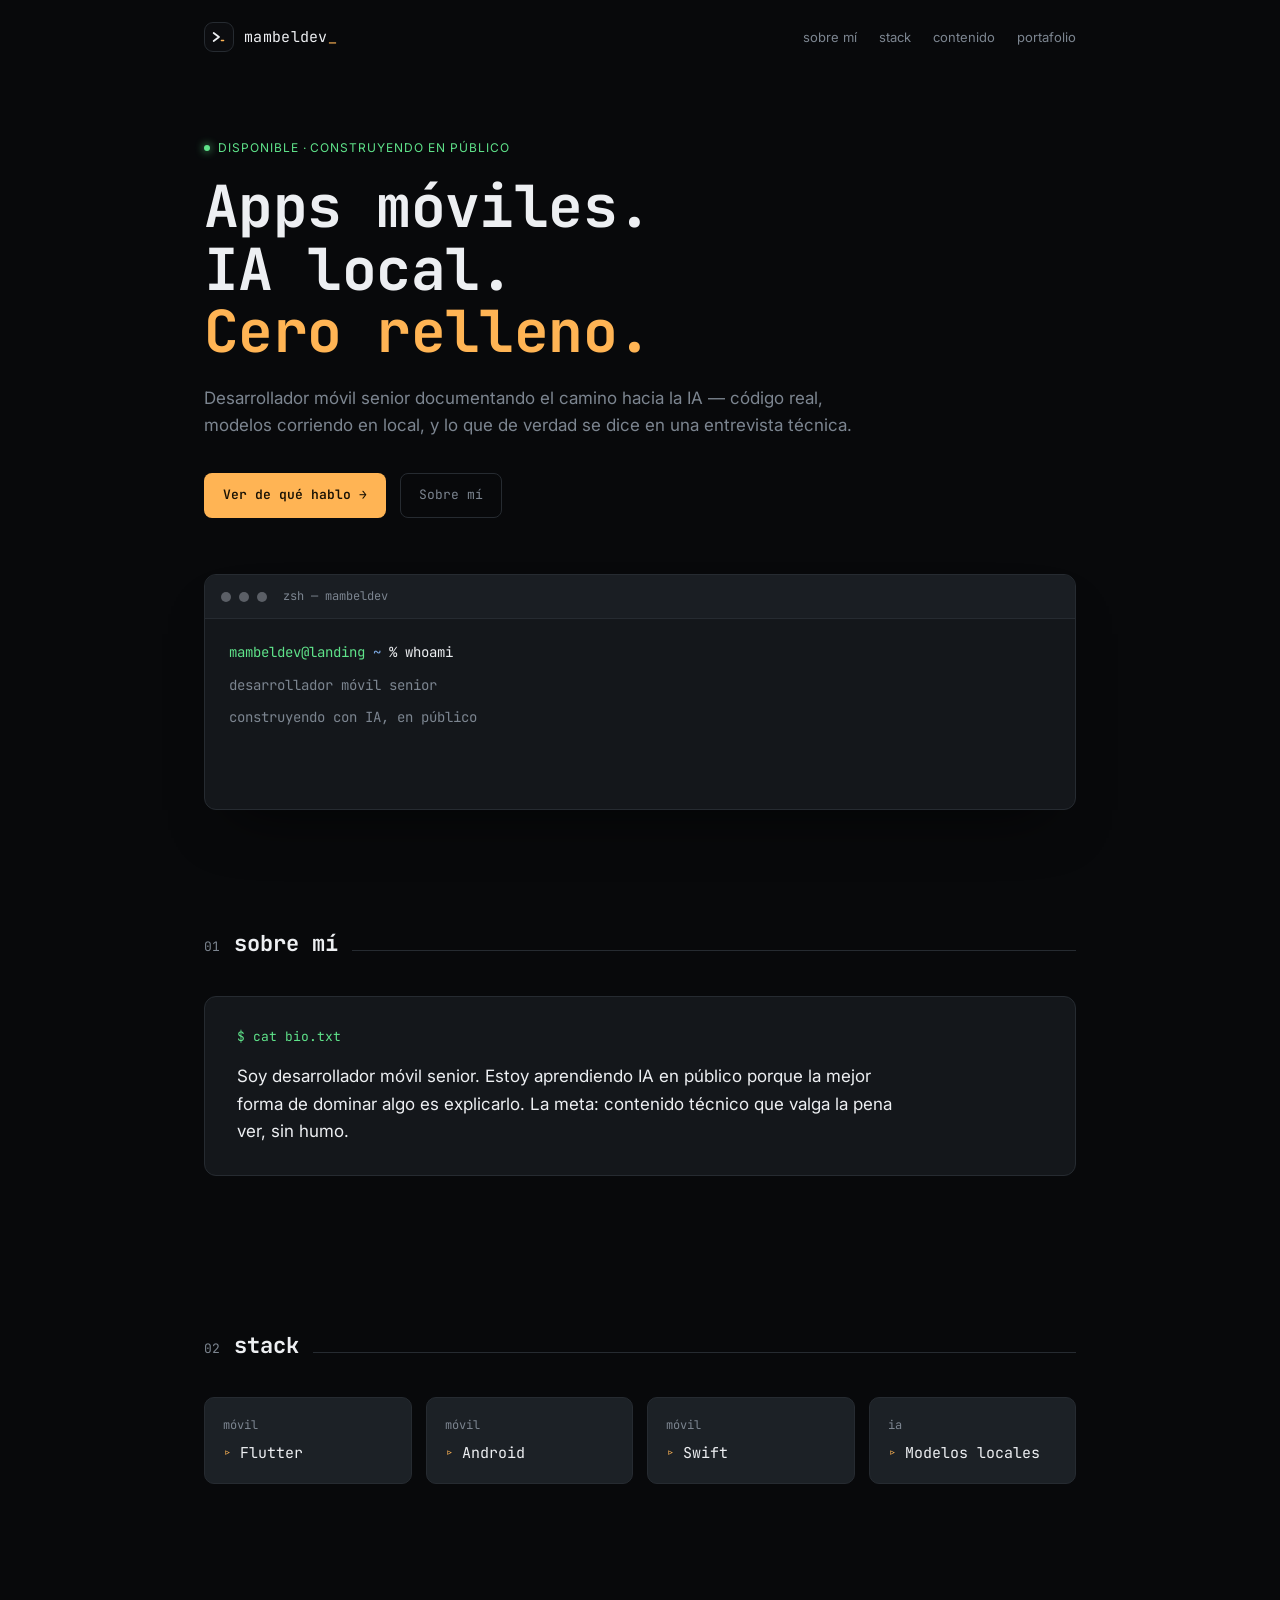
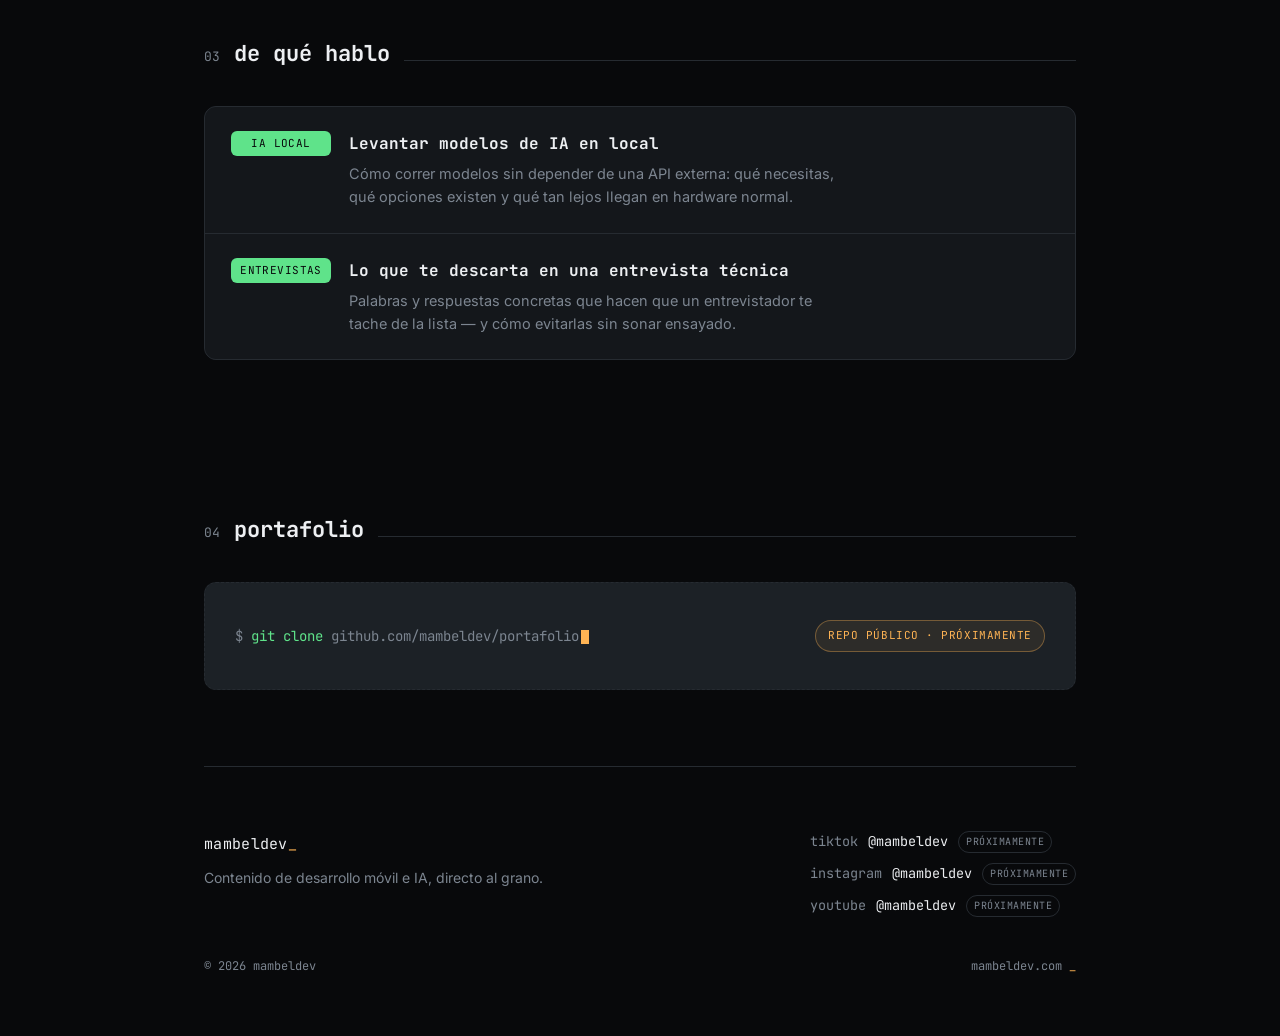
==== index.html @ b90afcee "initial commit page and cname" ====
<!DOCTYPE html>
<html lang="es">
<head>
<meta charset="UTF-8">
<meta name="viewport" content="width=device-width, initial-scale=1.0">
<title>mambeldev — dev móvil e IA</title>
<meta name="description" content="mambeldev: desarrollo móvil (Flutter, Android, Swift) e IA local. Contenido técnico sin relleno.">
<style>
  :root{
    --bg:#08090B;
    --panel:#14171B;
    --panel-alt:#1A1E23;
    --border:#262B31;
    --text:#EDEFF2;
    --text-muted:#7C8590;
    --code-bg:#1C2126;
    --green:#5FE38A;
    --amber:#FFB454;
  }

  *,*::before,*::after{box-sizing:border-box}
  html{background:var(--bg)}
  body{
    margin:0;
    background:var(--bg);
    color:var(--text);
    font-family:"Inter",system-ui,-apple-system,"Segoe UI",sans-serif;
    -webkit-font-smoothing:antialiased;
    line-height:1.6;
  }

  .mono{font-family:"JetBrains Mono","SFMono-Regular",Consolas,monospace}

  ::selection{background:var(--amber);color:var(--bg)}

  a{color:inherit}

  /* ---------- layout shell ---------- */
  .wrap{
    max-width:920px;
    margin:0 auto;
    padding:0 24px;
  }

  .bg-grid{
    position:fixed;
    inset:0;
    z-index:-1;
    background-image:
      linear-gradient(var(--border) 1px, transparent 1px),
      linear-gradient(90deg, var(--border) 1px, transparent 1px);
    background-size:64px 64px;
    opacity:.18;
    mask-image:radial-gradient(ellipse 70% 55% at 50% 0%, black 0%, transparent 75%);
  }

  /* ---------- top bar ---------- */
  .topbar{
    display:flex;
    align-items:center;
    justify-content:space-between;
    padding:22px 0;
  }
  .brand{
    display:flex;
    align-items:center;
    gap:10px;
    text-decoration:none;
  }
  .brand-mark{
    width:30px;height:30px;border-radius:9px;
    background:#0C0D10;
    border:1px solid var(--border);
    display:flex;align-items:center;justify-content:center;
    position:relative;
  }
  .brand-mark svg{width:16px;height:16px}
  .brand-name{
    font-size:15px;
    letter-spacing:.02em;
    color:var(--text);
  }
  .brand-name .u{color:var(--amber)}
  .topbar nav{
    display:flex;
    gap:22px;
    font-size:13px;
    color:var(--text-muted);
  }
  .topbar nav a{text-decoration:none;transition:color .15s ease}
  .topbar nav a:hover{color:var(--text)}

  /* ---------- hero ---------- */
  .hero{
    padding:64px 0 40px;
  }
  .eyebrow{
    font-size:12px;
    color:var(--green);
    letter-spacing:.08em;
    text-transform:uppercase;
    margin:0 0 18px;
    display:flex;
    align-items:center;
    gap:8px;
  }
  .eyebrow::before{
    content:"";
    width:6px;height:6px;border-radius:50%;
    background:var(--green);
    box-shadow:0 0 8px var(--green);
  }

  h1{
    font-family:"JetBrains Mono",monospace;
    font-weight:700;
    font-size:clamp(34px,6vw,58px);
    line-height:1.08;
    letter-spacing:-.01em;
    margin:0 0 22px;
    text-wrap:balance;
    color:var(--text);
  }
  h1 .accent{color:var(--amber)}

  .hero-sub{
    font-size:17px;
    color:var(--text-muted);
    max-width:60ch;
    margin:0 0 34px;
  }

  .hero-actions{
    display:flex;
    gap:14px;
    flex-wrap:wrap;
    margin-bottom:56px;
  }
  .btn{
    font-family:"JetBrains Mono",monospace;
    font-size:13px;
    padding:11px 18px;
    border-radius:8px;
    text-decoration:none;
    display:inline-flex;
    align-items:center;
    gap:8px;
    border:1px solid transparent;
    transition:transform .12s ease, border-color .15s ease, background .15s ease;
  }
  .btn:hover{transform:translateY(-1px)}
  .btn-primary{
    background:var(--amber);
    color:#1A1204;
    font-weight:600;
  }
  .btn-primary:hover{background:#ffc274}
  .btn-ghost{
    background:transparent;
    border-color:var(--border);
    color:var(--text-muted);
  }
  .btn-ghost:hover{border-color:var(--text-muted);color:var(--text)}

  /* ---------- terminal window ---------- */
  .terminal{
    background:var(--panel);
    border:1px solid var(--border);
    border-radius:12px;
    overflow:hidden;
    box-shadow:0 30px 60px -30px rgba(0,0,0,.7);
  }
  .terminal-bar{
    display:flex;
    align-items:center;
    gap:8px;
    padding:12px 16px;
    background:var(--panel-alt);
    border-bottom:1px solid var(--border);
  }
  .dot{width:10px;height:10px;border-radius:50%}
  .dot.r{background:#5B5F66}
  .dot.y{background:#5B5F66}
  .dot.g{background:#5B5F66}
  .terminal-title{
    margin-left:8px;
    font-family:"JetBrains Mono",monospace;
    font-size:12px;
    color:var(--text-muted);
  }
  .terminal-body{
    padding:22px 24px 28px;
    font-family:"JetBrains Mono",monospace;
    font-size:14px;
    color:var(--text);
    min-height:190px;
  }
  .line{margin:0 0 10px; white-space:pre-wrap; word-break:break-word}
  .prompt{color:var(--green)}
  .path{color:#7CA9E3}
  .out{color:var(--text-muted)}
  .cursor{
    display:inline-block;
    width:8px;height:16px;
    background:var(--amber);
    margin-left:2px;
    vertical-align:-3px;
    animation:blink 1s steps(1) infinite;
  }
  @media (prefers-reduced-motion:reduce){
    .cursor{animation:none}
  }
  @keyframes blink{50%{opacity:0}}

  /* ---------- section shell ---------- */
  section{padding:76px 0}
  .section-head{
    display:flex;
    align-items:baseline;
    gap:14px;
    margin-bottom:34px;
  }
  .section-num{
    font-family:"JetBrains Mono",monospace;
    font-size:13px;
    color:var(--text-muted);
  }
  h2{
    font-family:"JetBrains Mono",monospace;
    font-size:22px;
    margin:0;
    color:var(--text);
  }
  .rule{
    flex:1;
    height:1px;
    background:var(--border);
  }

  /* ---------- about ---------- */
  .about-card{
    background:var(--panel);
    border:1px solid var(--border);
    border-radius:12px;
    padding:30px 32px;
  }
  .about-card .cmd{
    font-family:"JetBrains Mono",monospace;
    font-size:13px;
    color:var(--green);
    margin:0 0 16px;
  }
  .about-card p{
    font-size:17px;
    color:var(--text);
    max-width:62ch;
    margin:0;
  }

  /* ---------- stack ---------- */
  .stack-grid{
    display:grid;
    grid-template-columns:repeat(auto-fit,minmax(200px,1fr));
    gap:14px;
  }
  .stack-item{
    background:var(--code-bg);
    border:1px solid var(--border);
    border-radius:10px;
    padding:18px;
    display:flex;
    flex-direction:column;
    gap:6px;
  }
  .stack-item .k{
    font-family:"JetBrains Mono",monospace;
    font-size:12px;
    color:var(--text-muted);
  }
  .stack-item .v{
    font-family:"JetBrains Mono",monospace;
    font-size:15px;
    color:var(--text);
    display:flex;
    align-items:center;
    gap:8px;
  }
  .stack-item .v::before{
    content:"▹";
    color:var(--amber);
  }

  /* ---------- content pillars ---------- */
  .pillars{
    display:flex;
    flex-direction:column;
    gap:1px;
    background:var(--border);
    border:1px solid var(--border);
    border-radius:12px;
    overflow:hidden;
  }
  .pillar{
    background:var(--panel);
    padding:24px 26px;
    display:grid;
    grid-template-columns:100px 1fr;
    gap:18px;
    align-items:start;
  }
  .pillar .tag{
    font-family:"JetBrains Mono",monospace;
    font-size:11px;
    color:var(--bg);
    background:var(--green);
    border-radius:6px;
    padding:4px 8px;
    height:fit-content;
    text-align:center;
    text-transform:uppercase;
    letter-spacing:.04em;
  }
  .pillar h3{
    margin:0 0 6px;
    font-size:16px;
    font-family:"JetBrains Mono",monospace;
    color:var(--text);
  }
  .pillar p{
    margin:0;
    color:var(--text-muted);
    font-size:14.5px;
    max-width:56ch;
  }

  /* ---------- portfolio ---------- */
  .repo-card{
    background:var(--code-bg);
    border:1px dashed var(--border);
    border-radius:12px;
    padding:28px 30px;
    display:flex;
    justify-content:space-between;
    align-items:center;
    gap:20px;
    flex-wrap:wrap;
  }
  .repo-card .cmd{
    font-family:"JetBrains Mono",monospace;
    font-size:14px;
    color:var(--text-muted);
  }
  .repo-card .cmd .g{color:var(--green)}
  .status-chip{
    font-family:"JetBrains Mono",monospace;
    font-size:11px;
    letter-spacing:.05em;
    text-transform:uppercase;
    color:var(--amber);
    border:1px solid rgba(255,180,84,.35);
    background:rgba(255,180,84,.08);
    padding:6px 12px;
    border-radius:999px;
    white-space:nowrap;
  }

  /* ---------- socials / footer ---------- */
  footer{
    padding:64px 0 60px;
    border-top:1px solid var(--border);
  }
  .footer-top{
    display:flex;
    justify-content:space-between;
    align-items:flex-start;
    gap:32px;
    flex-wrap:wrap;
    margin-bottom:40px;
  }
  .footer-brand p{
    color:var(--text-muted);
    font-size:14px;
    max-width:38ch;
    margin:10px 0 0;
  }
  .social-list{
    display:flex;
    flex-direction:column;
    gap:10px;
  }
  .social-row{
    display:flex;
    align-items:center;
    gap:10px;
    font-family:"JetBrains Mono",monospace;
    font-size:13.5px;
    color:var(--text-muted);
  }
  .social-row .handle{color:var(--text)}
  .soon{
    font-size:10px;
    letter-spacing:.05em;
    text-transform:uppercase;
    color:var(--text-muted);
    border:1px solid var(--border);
    padding:2px 7px;
    border-radius:999px;
  }
  .footer-bottom{
    font-family:"JetBrains Mono",monospace;
    font-size:12px;
    color:var(--text-muted);
    display:flex;
    justify-content:space-between;
    flex-wrap:wrap;
    gap:10px;
  }
  .footer-bottom .amber{color:var(--amber)}

  @media (max-width:640px){
    .pillar{grid-template-columns:1fr}
    .repo-card{flex-direction:column;align-items:flex-start}
  }
</style>
<link rel="preconnect" href="https://fonts.googleapis.com">
<link rel="preconnect" href="https://fonts.gstatic.com" crossorigin>
<link rel="stylesheet" href="https://fonts.googleapis.com/css2?family=JetBrains+Mono:wght@400;500;600;700&family=Inter:wght@400;500;600&display=swap">
</head>
<body>

<div class="bg-grid"></div>

<div class="wrap">

  <header class="topbar">
    <a class="brand" href="#top">
      <span class="brand-mark">
        <svg viewBox="0 0 24 24" fill="none"><path d="M4 6l8 6-8 6" stroke="#EDEFF2" stroke-width="2.6" stroke-linecap="round" stroke-linejoin="round"/><rect x="14.5" y="16.2" width="5.5" height="2.2" rx="1.1" fill="#FFB454"/></svg>
      </span>
      <span class="brand-name mono">mambeldev<span class="u">_</span></span>
    </a>
    <nav>
      <a href="#sobre-mi">sobre mí</a>
      <a href="#stack">stack</a>
      <a href="#contenido">contenido</a>
      <a href="#portafolio">portafolio</a>
    </nav>
  </header>

  <section class="hero" id="top">
    <p class="eyebrow">disponible · construyendo en público</p>
    <h1>Apps móviles.<br>IA local.<br><span class="accent">Cero relleno.</span></h1>
    <p class="hero-sub">Desarrollador móvil senior documentando el camino hacia la IA — código real, modelos corriendo en local, y lo que de verdad se dice en una entrevista técnica.</p>
    <div class="hero-actions">
      <a class="btn btn-primary" href="#contenido">Ver de qué hablo →</a>
      <a class="btn btn-ghost" href="#sobre-mi">Sobre mí</a>
    </div>

    <div class="terminal">
      <div class="terminal-bar">
        <span class="dot r"></span><span class="dot y"></span><span class="dot g"></span>
        <span class="terminal-title">zsh — mambeldev</span>
      </div>
      <div class="terminal-body" id="term-body" aria-live="polite">
        <p class="line"><span class="prompt">mambeldev@landing</span> <span class="path">~</span> % whoami</p>
      </div>
    </div>
  </section>

  <section id="sobre-mi">
    <div class="section-head">
      <span class="section-num">01</span>
      <h2>sobre mí</h2>
      <div class="rule"></div>
    </div>
    <div class="about-card">
      <p class="cmd">$ cat bio.txt</p>
      <p>Soy desarrollador móvil senior. Estoy aprendiendo IA en público porque la mejor forma de dominar algo es explicarlo. La meta: contenido técnico que valga la pena ver, sin humo.</p>
    </div>
  </section>

  <section id="stack">
    <div class="section-head">
      <span class="section-num">02</span>
      <h2>stack</h2>
      <div class="rule"></div>
    </div>
    <div class="stack-grid">
      <div class="stack-item">
        <span class="k">móvil</span>
        <span class="v">Flutter</span>
      </div>
      <div class="stack-item">
        <span class="k">móvil</span>
        <span class="v">Android</span>
      </div>
      <div class="stack-item">
        <span class="k">móvil</span>
        <span class="v">Swift</span>
      </div>
      <div class="stack-item">
        <span class="k">ia</span>
        <span class="v">Modelos locales</span>
      </div>
    </div>
  </section>

  <section id="contenido">
    <div class="section-head">
      <span class="section-num">03</span>
      <h2>de qué hablo</h2>
      <div class="rule"></div>
    </div>
    <div class="pillars">
      <div class="pillar">
        <span class="tag">IA local</span>
        <div>
          <h3>Levantar modelos de IA en local</h3>
          <p>Cómo correr modelos sin depender de una API externa: qué necesitas, qué opciones existen y qué tan lejos llegan en hardware normal.</p>
        </div>
      </div>
      <div class="pillar">
        <span class="tag">Entrevistas</span>
        <div>
          <h3>Lo que te descarta en una entrevista técnica</h3>
          <p>Palabras y respuestas concretas que hacen que un entrevistador te tache de la lista — y cómo evitarlas sin sonar ensayado.</p>
        </div>
      </div>
    </div>
  </section>

  <section id="portafolio">
    <div class="section-head">
      <span class="section-num">04</span>
      <h2>portafolio</h2>
      <div class="rule"></div>
    </div>
    <div class="repo-card">
      <p class="cmd mono">$ <span class="g">git clone</span> github.com/mambeldev/portafolio<span class="cursor" style="height:14px"></span></p>
      <span class="status-chip">repo público · próximamente</span>
    </div>
  </section>

  <footer>
    <div class="footer-top">
      <div class="footer-brand">
        <span class="brand-name mono">mambeldev<span class="u">_</span></span>
        <p>Contenido de desarrollo móvil e IA, directo al grano.</p>
      </div>
      <div class="social-list">
        <div class="social-row"><span>tiktok</span><span class="handle">@mambeldev</span><span class="soon">próximamente</span></div>
        <div class="social-row"><span>instagram</span><span class="handle">@mambeldev</span><span class="soon">próximamente</span></div>
        <div class="social-row"><span>youtube</span><span class="handle">@mambeldev</span><span class="soon">próximamente</span></div>
      </div>
    </div>
    <div class="footer-bottom mono">
      <span>© 2026 mambeldev</span>
      <span>mambeldev.com <span class="amber">_</span></span>
    </div>
  </footer>

</div>

<script>
(function(){
  var reduce = window.matchMedia && window.matchMedia('(prefers-reduced-motion: reduce)').matches;
  var body = document.getElementById('term-body');
  var lines = [
    { p: true, text: 'desarrollador móvil senior' },
    { p: false, text: 'construyendo con IA, en público' },
    { cmd: true, text: 'cat stack.txt' },
    { p: false, text: 'flutter · android · swift · ia local' },
    { cmd: true, text: 'echo $STATUS' },
    { p: false, text: 'preparando el primer contenido…', accent:true }
  ];

  if(reduce){
    render();
    return;
  }

  var i = 0;
  function next(){
    if(i >= lines.length){
      var c = document.createElement('span');
      c.className='cursor';
      body.appendChild(c);
      return;
    }
    var item = lines[i];
    var p = document.createElement('p');
    p.className = 'line';
    if(item.cmd){
      p.innerHTML = '<span class="prompt">mambeldev@landing</span> <span class="path">~</span> % ' + item.text;
    } else {
      p.innerHTML = (item.accent ? '<span style="color:var(--amber)">' : '<span class="out">') + item.text + '</span>';
    }
    body.appendChild(p);
    i++;
    setTimeout(next, item.cmd ? 420 : 620);
  }
  setTimeout(next, 500);

  function render(){
    lines.forEach(function(item){
      var p = document.createElement('p');
      p.className = 'line';
      if(item.cmd){
        p.innerHTML = '<span class="prompt">mambeldev@landing</span> <span class="path">~</span> % ' + item.text;
      } else {
        p.innerHTML = (item.accent ? '<span style="color:var(--amber)">' : '<span class="out">') + item.text + '</span>';
      }
      body.appendChild(p);
    });
  }
})();
</script>
</body>
</html>
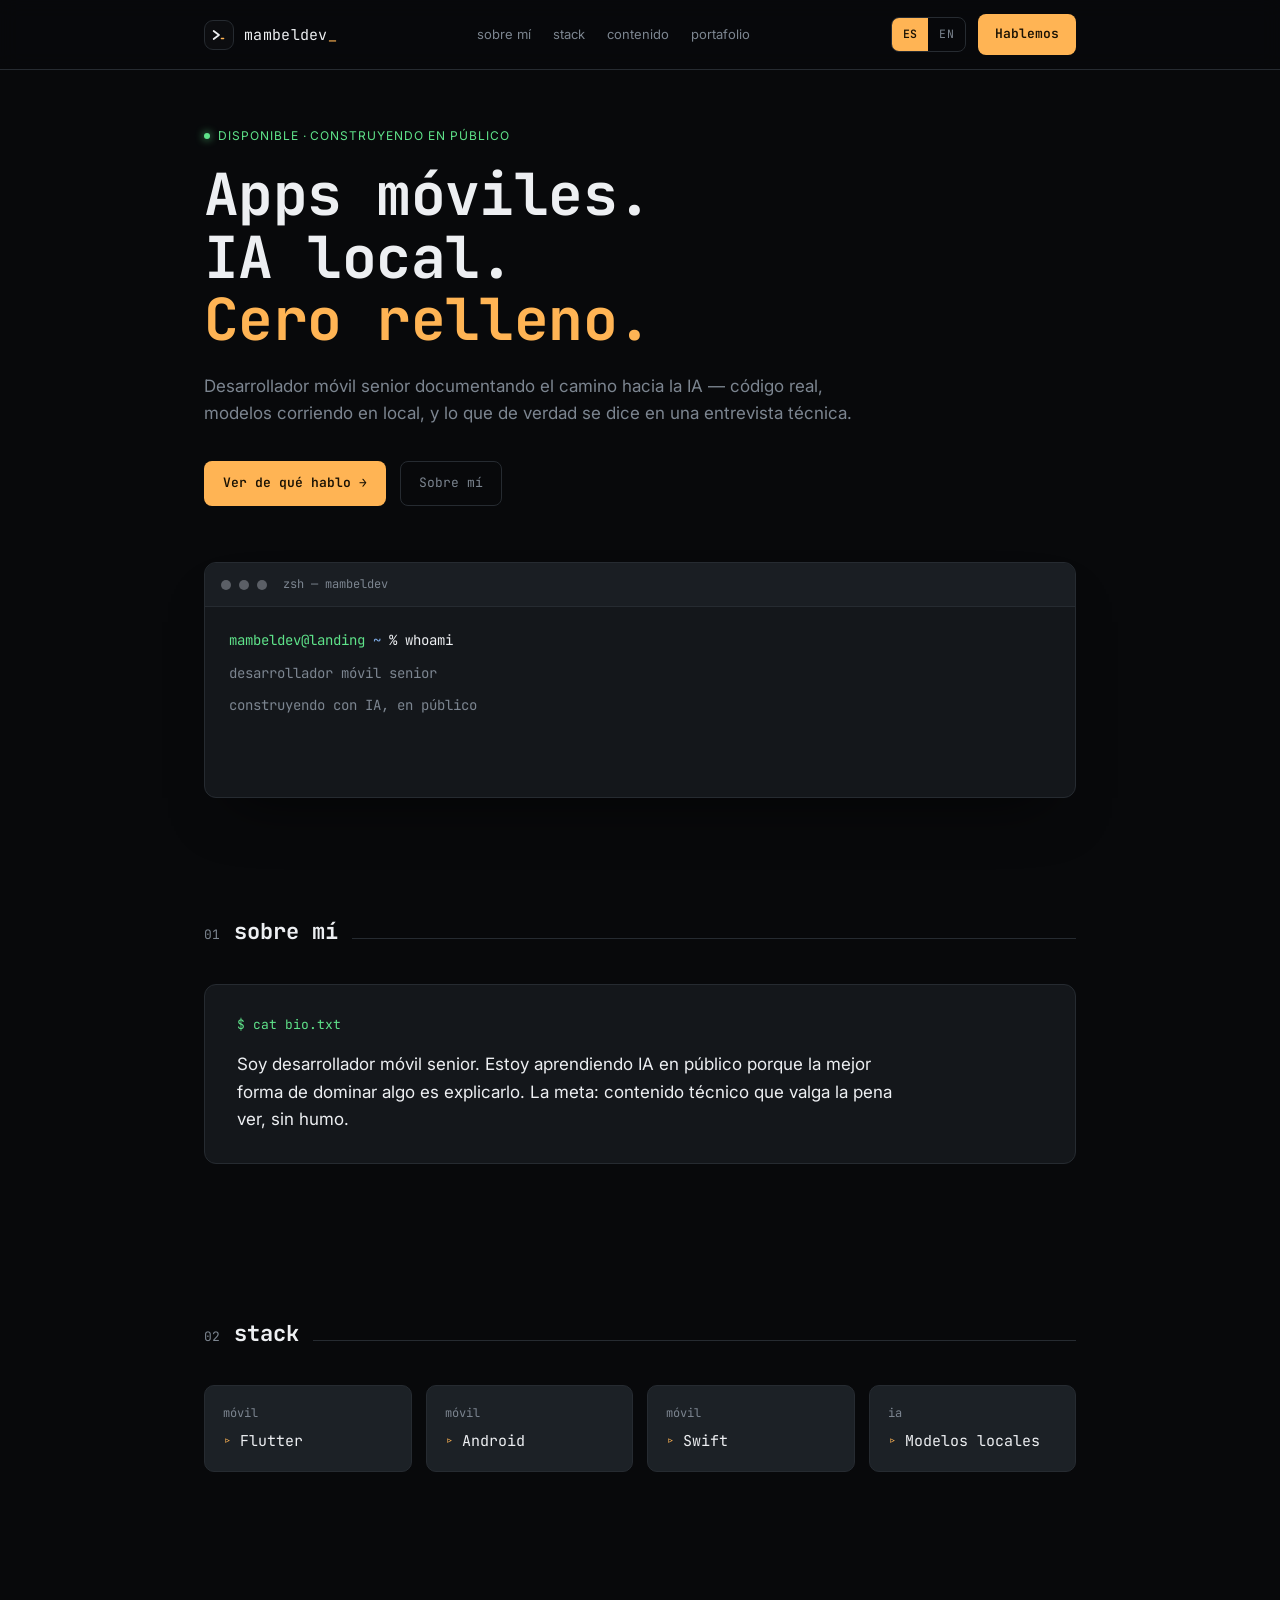
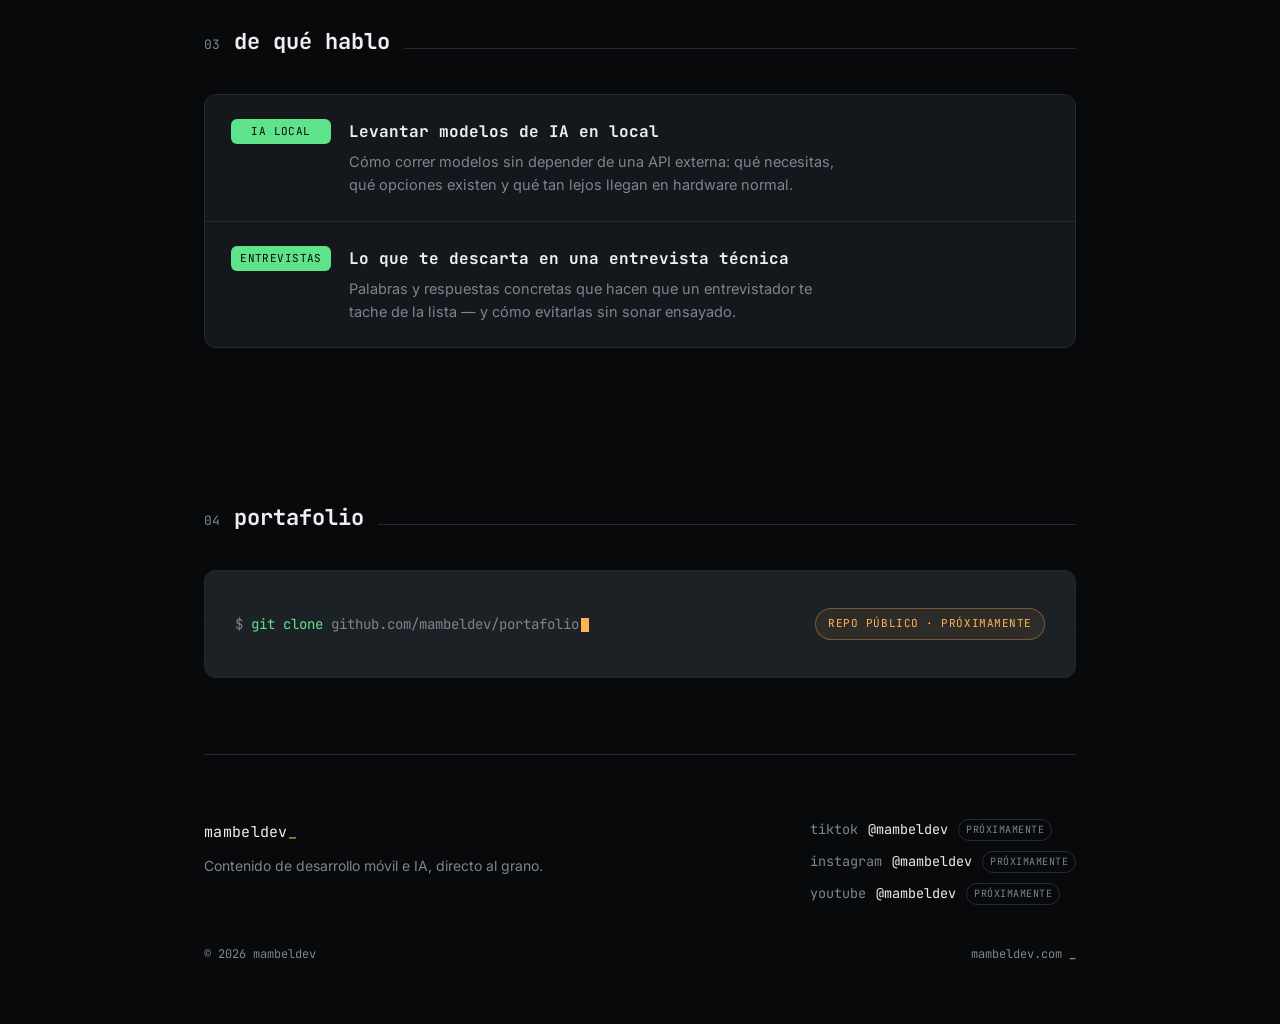
==== commit 94fe8a1a: "[UPDATE] headbard, languages and contact form" ====
--- a/index.html
+++ b/index.html
@@ -16,10 +16,11 @@
     --code-bg:#1C2126;
     --green:#5FE38A;
     --amber:#FFB454;
+    --header-h:70px;
   }
 
   *,*::before,*::after{box-sizing:border-box}
-  html{background:var(--bg)}
+  html{background:var(--bg);scroll-behavior:smooth}
   body{
     margin:0;
     background:var(--bg);
@@ -27,6 +28,7 @@
     font-family:"Inter",system-ui,-apple-system,"Segoe UI",sans-serif;
     -webkit-font-smoothing:antialiased;
     line-height:1.6;
+    padding-top:var(--header-h);
   }
 
   .mono{font-family:"JetBrains Mono","SFMono-Regular",Consolas,monospace}
@@ -34,6 +36,7 @@
   ::selection{background:var(--amber);color:var(--bg)}
 
   a{color:inherit}
+  button{font:inherit}
 
   /* ---------- layout shell ---------- */
   .wrap{
@@ -54,18 +57,33 @@
     mask-image:radial-gradient(ellipse 70% 55% at 50% 0%, black 0%, transparent 75%);
   }
 
-  /* ---------- top bar ---------- */
-  .topbar{
+  /* ---------- fixed header ---------- */
+  .site-header{
+    position:fixed;
+    top:0; left:0; right:0;
+    z-index:100;
+    height:var(--header-h);
+    background:rgba(8,9,11,.82);
+    backdrop-filter:blur(10px);
+    -webkit-backdrop-filter:blur(10px);
+    border-bottom:1px solid var(--border);
+  }
+  .header-inner{
+    height:100%;
+    max-width:920px;
+    margin:0 auto;
+    padding:0 24px;
     display:flex;
     align-items:center;
     justify-content:space-between;
-    padding:22px 0;
+    gap:18px;
   }
   .brand{
     display:flex;
     align-items:center;
     gap:10px;
     text-decoration:none;
+    flex-shrink:0;
   }
   .brand-mark{
     width:30px;height:30px;border-radius:9px;
@@ -81,18 +99,52 @@
     color:var(--text);
   }
   .brand-name .u{color:var(--amber)}
-  .topbar nav{
+
+  .site-nav{
     display:flex;
     gap:22px;
     font-size:13px;
     color:var(--text-muted);
-  }
-  .topbar nav a{text-decoration:none;transition:color .15s ease}
-  .topbar nav a:hover{color:var(--text)}
+    flex:1;
+    justify-content:center;
+  }
+  .site-nav a{text-decoration:none;transition:color .15s ease;white-space:nowrap}
+  .site-nav a:hover{color:var(--text)}
+
+  .header-actions{
+    display:flex;
+    align-items:center;
+    gap:12px;
+    flex-shrink:0;
+  }
+
+  .lang-toggle{
+    display:flex;
+    border:1px solid var(--border);
+    border-radius:8px;
+    overflow:hidden;
+  }
+  .lang-btn{
+    font-family:"JetBrains Mono",monospace;
+    font-size:11.5px;
+    letter-spacing:.03em;
+    background:transparent;
+    border:none;
+    color:var(--text-muted);
+    padding:7px 11px;
+    cursor:pointer;
+    transition:background .15s ease,color .15s ease;
+  }
+  .lang-btn.active{background:var(--amber);color:#1A1204;font-weight:600}
+  .lang-btn:not(.active):hover{color:var(--text)}
+
+  @media (max-width:760px){
+    .site-nav{display:none}
+  }
 
   /* ---------- hero ---------- */
   .hero{
-    padding:64px 0 40px;
+    padding:56px 0 40px;
   }
   .eyebrow{
     font-size:12px;
@@ -146,6 +198,7 @@
     align-items:center;
     gap:8px;
     border:1px solid transparent;
+    cursor:pointer;
     transition:transform .12s ease, border-color .15s ease, background .15s ease;
   }
   .btn:hover{transform:translateY(-1px)}
@@ -161,6 +214,7 @@
     color:var(--text-muted);
   }
   .btn-ghost:hover{border-color:var(--text-muted);color:var(--text)}
+  .btn-talk{padding:9px 16px}
 
   /* ---------- terminal window ---------- */
   .terminal{
@@ -178,10 +232,7 @@
     background:var(--panel-alt);
     border-bottom:1px solid var(--border);
   }
-  .dot{width:10px;height:10px;border-radius:50%}
-  .dot.r{background:#5B5F66}
-  .dot.y{background:#5B5F66}
-  .dot.g{background:#5B5F66}
+  .dot{width:10px;height:10px;border-radius:50%;background:#5B5F66}
   .terminal-title{
     margin-left:8px;
     font-family:"JetBrains Mono",monospace;
@@ -213,7 +264,7 @@
   @keyframes blink{50%{opacity:0}}
 
   /* ---------- section shell ---------- */
-  section{padding:76px 0}
+  section{padding:76px 0;scroll-margin-top:calc(var(--header-h) + 16px)}
   .section-head{
     display:flex;
     align-items:baseline;
@@ -405,6 +456,7 @@
     border:1px solid var(--border);
     padding:2px 7px;
     border-radius:999px;
+    white-space:nowrap;
   }
   .footer-bottom{
     font-family:"JetBrains Mono",monospace;
@@ -420,6 +472,99 @@
   @media (max-width:640px){
     .pillar{grid-template-columns:1fr}
     .repo-card{flex-direction:column;align-items:flex-start}
+  }
+
+  /* ---------- contact modal ---------- */
+  .modal-overlay{
+    position:fixed;
+    inset:0;
+    z-index:200;
+    background:rgba(4,5,6,.72);
+    backdrop-filter:blur(3px);
+    display:flex;
+    align-items:center;
+    justify-content:center;
+    padding:24px;
+  }
+  .modal-overlay[hidden]{display:none}
+  .modal-card{
+    width:100%;
+    max-width:480px;
+    background:var(--panel);
+    border:1px solid var(--border);
+    border-radius:14px;
+    padding:28px;
+    box-shadow:0 40px 80px -20px rgba(0,0,0,.6);
+  }
+  .modal-head{
+    display:flex;
+    align-items:flex-start;
+    justify-content:space-between;
+    gap:16px;
+    margin-bottom:6px;
+  }
+  .modal-head h3{
+    font-family:"JetBrains Mono",monospace;
+    font-size:19px;
+    margin:0;
+    color:var(--text);
+  }
+  .modal-close{
+    background:transparent;
+    border:1px solid var(--border);
+    color:var(--text-muted);
+    width:28px;height:28px;
+    border-radius:7px;
+    cursor:pointer;
+    line-height:1;
+    flex-shrink:0;
+  }
+  .modal-close:hover{color:var(--text);border-color:var(--text-muted)}
+  .modal-sub{
+    color:var(--text-muted);
+    font-size:14px;
+    margin:0 0 22px;
+  }
+  .contact-form{
+    display:flex;
+    flex-direction:column;
+    gap:14px;
+  }
+  .contact-form label{
+    font-family:"JetBrains Mono",monospace;
+    font-size:11.5px;
+    letter-spacing:.04em;
+    text-transform:uppercase;
+    color:var(--text-muted);
+    margin-bottom:6px;
+    display:block;
+  }
+  .contact-form input,
+  .contact-form textarea{
+    width:100%;
+    background:var(--code-bg);
+    border:1px solid var(--border);
+    border-radius:8px;
+    padding:10px 12px;
+    color:var(--text);
+    font-family:"Inter",sans-serif;
+    font-size:14px;
+    resize:vertical;
+  }
+  .contact-form input:focus,
+  .contact-form textarea:focus{
+    outline:none;
+    border-color:var(--amber);
+  }
+  .contact-form .btn{
+    align-self:flex-start;
+    margin-top:4px;
+    border:none;
+  }
+  .modal-note{
+    font-size:12px;
+    color:var(--text-muted);
+    margin:12px 0 0;
   }
 </style>
 <link rel="preconnect" href="https://fonts.googleapis.com">
@@ -430,77 +575,88 @@
 
 <div class="bg-grid"></div>
 
-<div class="wrap">
-
-  <header class="topbar">
+<header class="site-header">
+  <div class="header-inner">
     <a class="brand" href="#top">
       <span class="brand-mark">
         <svg viewBox="0 0 24 24" fill="none"><path d="M4 6l8 6-8 6" stroke="#EDEFF2" stroke-width="2.6" stroke-linecap="round" stroke-linejoin="round"/><rect x="14.5" y="16.2" width="5.5" height="2.2" rx="1.1" fill="#FFB454"/></svg>
       </span>
       <span class="brand-name mono">mambeldev<span class="u">_</span></span>
     </a>
-    <nav>
-      <a href="#sobre-mi">sobre mí</a>
-      <a href="#stack">stack</a>
-      <a href="#contenido">contenido</a>
-      <a href="#portafolio">portafolio</a>
+    <nav class="site-nav">
+      <a href="#sobre-mi" data-i18n="nav.about">sobre mí</a>
+      <a href="#stack" data-i18n="nav.stack">stack</a>
+      <a href="#contenido" data-i18n="nav.content">contenido</a>
+      <a href="#portafolio" data-i18n="nav.portfolio">portafolio</a>
     </nav>
-  </header>
+    <div class="header-actions">
+      <div class="lang-toggle" role="group" aria-label="Language">
+        <button type="button" class="lang-btn active" data-lang="es" aria-pressed="true">ES</button>
+        <button type="button" class="lang-btn" data-lang="en" aria-pressed="false">EN</button>
+      </div>
+      <button type="button" class="btn btn-primary btn-talk" id="openContact" data-i18n="nav.talk">Hablemos</button>
+    </div>
+  </div>
+</header>
+
+<div class="wrap">
 
   <section class="hero" id="top">
-    <p class="eyebrow">disponible · construyendo en público</p>
-    <h1>Apps móviles.<br>IA local.<br><span class="accent">Cero relleno.</span></h1>
-    <p class="hero-sub">Desarrollador móvil senior documentando el camino hacia la IA — código real, modelos corriendo en local, y lo que de verdad se dice en una entrevista técnica.</p>
+    <p class="eyebrow" data-i18n="eyebrow">disponible · construyendo en público</p>
+    <h1>
+      <span data-i18n="h1.line1">Apps móviles.</span><br>
+      <span data-i18n="h1.line2">IA local.</span><br>
+      <span class="accent" data-i18n="h1.line3">Cero relleno.</span>
+    </h1>
+    <p class="hero-sub" data-i18n="heroSub">Desarrollador móvil senior documentando el camino hacia la IA — código real, modelos corriendo en local, y lo que de verdad se dice en una entrevista técnica.</p>
     <div class="hero-actions">
-      <a class="btn btn-primary" href="#contenido">Ver de qué hablo →</a>
-      <a class="btn btn-ghost" href="#sobre-mi">Sobre mí</a>
+      <a class="btn btn-primary" href="#contenido" data-i18n="heroBtnPrimary">Ver de qué hablo →</a>
+      <a class="btn btn-ghost" href="#sobre-mi" data-i18n="heroBtnGhost">Sobre mí</a>
     </div>
 
     <div class="terminal">
       <div class="terminal-bar">
-        <span class="dot r"></span><span class="dot y"></span><span class="dot g"></span>
+        <span class="dot"></span><span class="dot"></span><span class="dot"></span>
         <span class="terminal-title">zsh — mambeldev</span>
       </div>
-      <div class="terminal-body" id="term-body" aria-live="polite">
-        <p class="line"><span class="prompt">mambeldev@landing</span> <span class="path">~</span> % whoami</p>
-      </div>
+      <div class="terminal-body" id="term-body" aria-live="polite"></div>
     </div>
   </section>
 
   <section id="sobre-mi">
     <div class="section-head">
       <span class="section-num">01</span>
-      <h2>sobre mí</h2>
+      <h2 data-i18n="section.about">sobre mí</h2>
       <div class="rule"></div>
     </div>
     <div class="about-card">
       <p class="cmd">$ cat bio.txt</p>
-      <p>Soy desarrollador móvil senior. Estoy aprendiendo IA en público porque la mejor forma de dominar algo es explicarlo. La meta: contenido técnico que valga la pena ver, sin humo.</p>
+      <p data-i18n="aboutBio">Soy desarrollador móvil senior. Estoy aprendiendo IA en público porque la mejor forma de dominar algo es explicarlo. La meta: contenido técnico que valga la pena ver, sin humo.</p>
     </div>
   </section>
 
   <section id="stack">
     <div class="section-head">
       <span class="section-num">02</span>
-      <h2>stack</h2>
+      <h2 data-i18n="section.stack">stack</h2>
       <div class="rule"></div>
     </div>
     <div class="stack-grid">
       <div class="stack-item">
-        <span class="k">móvil</span>
+        <span class="k" data-i18n="stack.mobile">móvil</span>
         <span class="v">Flutter</span>
       </div>
       <div class="stack-item">
-        <span class="k">móvil</span>
+        <span class="k" data-i18n="stack.mobile">móvil</span>
         <span class="v">Android</span>
       </div>
       <div class="stack-item">
-        <span class="k">móvil</span>
+        <span class="k" data-i18n="stack.mobile">móvil</span>
         <span class="v">Swift</span>
       </div>
       <div class="stack-item">
-        <span class="k">ia</span>
-        <span class="v">Modelos locales</span>
+        <span class="k" data-i18n="stack.ai">ia</span>
+        <span class="v" data-i18n="stack.localModels">Modelos locales</span>
       </div>
     </div>
   </section>
@@ -508,22 +664,22 @@
   <section id="contenido">
     <div class="section-head">
       <span class="section-num">03</span>
-      <h2>de qué hablo</h2>
+      <h2 data-i18n="section.content">de qué hablo</h2>
       <div class="rule"></div>
     </div>
     <div class="pillars">
       <div class="pillar">
-        <span class="tag">IA local</span>
+        <span class="tag" data-i18n="pillar1.tag">IA local</span>
         <div>
-          <h3>Levantar modelos de IA en local</h3>
-          <p>Cómo correr modelos sin depender de una API externa: qué necesitas, qué opciones existen y qué tan lejos llegan en hardware normal.</p>
+          <h3 data-i18n="pillar1.title">Levantar modelos de IA en local</h3>
+          <p data-i18n="pillar1.desc">Cómo correr modelos sin depender de una API externa: qué necesitas, qué opciones existen y qué tan lejos llegan en hardware normal.</p>
         </div>
       </div>
       <div class="pillar">
-        <span class="tag">Entrevistas</span>
+        <span class="tag" data-i18n="pillar2.tag">Entrevistas</span>
         <div>
-          <h3>Lo que te descarta en una entrevista técnica</h3>
-          <p>Palabras y respuestas concretas que hacen que un entrevistador te tache de la lista — y cómo evitarlas sin sonar ensayado.</p>
+          <h3 data-i18n="pillar2.title">Lo que te descarta en una entrevista técnica</h3>
+          <p data-i18n="pillar2.desc">Palabras y respuestas concretas que hacen que un entrevistador te tache de la lista — y cómo evitarlas sin sonar ensayado.</p>
         </div>
       </div>
     </div>
@@ -532,12 +688,12 @@
   <section id="portafolio">
     <div class="section-head">
       <span class="section-num">04</span>
-      <h2>portafolio</h2>
+      <h2 data-i18n="section.portfolio">portafolio</h2>
       <div class="rule"></div>
     </div>
     <div class="repo-card">
       <p class="cmd mono">$ <span class="g">git clone</span> github.com/mambeldev/portafolio<span class="cursor" style="height:14px"></span></p>
-      <span class="status-chip">repo público · próximamente</span>
+      <span class="status-chip" data-i18n="repoStatus">repo público · próximamente</span>
     </div>
   </section>
 
@@ -545,12 +701,12 @@
     <div class="footer-top">
       <div class="footer-brand">
         <span class="brand-name mono">mambeldev<span class="u">_</span></span>
-        <p>Contenido de desarrollo móvil e IA, directo al grano.</p>
+        <p data-i18n="footerTagline">Contenido de desarrollo móvil e IA, directo al grano.</p>
       </div>
       <div class="social-list">
-        <div class="social-row"><span>tiktok</span><span class="handle">@mambeldev</span><span class="soon">próximamente</span></div>
-        <div class="social-row"><span>instagram</span><span class="handle">@mambeldev</span><span class="soon">próximamente</span></div>
-        <div class="social-row"><span>youtube</span><span class="handle">@mambeldev</span><span class="soon">próximamente</span></div>
+        <div class="social-row"><span>tiktok</span><span class="handle">@mambeldev</span><span class="soon" data-i18n="soon">próximamente</span></div>
+        <div class="social-row"><span>instagram</span><span class="handle">@mambeldev</span><span class="soon" data-i18n="soon">próximamente</span></div>
+        <div class="social-row"><span>youtube</span><span class="handle">@mambeldev</span><span class="soon" data-i18n="soon">próximamente</span></div>
       </div>
     </div>
     <div class="footer-bottom mono">
@@ -561,58 +717,224 @@
 
 </div>
 
+<div class="modal-overlay" id="contactOverlay" hidden>
+  <div class="modal-card" role="dialog" aria-modal="true" aria-labelledby="modalTitle">
+    <div class="modal-head">
+      <h3 id="modalTitle" data-i18n="modal.title">¿Tienes una idea?</h3>
+      <button type="button" class="modal-close" id="closeContact" aria-label="Cerrar">✕</button>
+    </div>
+    <p class="modal-sub" data-i18n="modal.sub">Escríbeme y te respondo directo a tu correo.</p>
+    <form id="contactForm" class="contact-form" novalidate>
+      <div>
+        <label data-i18n="modal.name">Nombre</label>
+        <input type="text" id="cf-name" required data-i18n-placeholder="modal.namePh" placeholder="Tu nombre">
+      </div>
+      <div>
+        <label data-i18n="modal.email">Correo</label>
+        <input type="email" id="cf-email" required data-i18n-placeholder="modal.emailPh" placeholder="tu@correo.com">
+      </div>
+      <div>
+        <label data-i18n="modal.message">Mensaje</label>
+        <textarea id="cf-message" required rows="4" data-i18n-placeholder="modal.messagePh" placeholder="Cuéntame en qué puedo ayudarte..."></textarea>
+      </div>
+      <button type="submit" class="btn btn-primary" data-i18n="modal.send">Enviar mensaje →</button>
+      <p class="modal-note" data-i18n="modal.note">Se abrirá tu cliente de correo con el mensaje listo para enviar.</p>
+    </form>
+  </div>
+</div>
+
 <script>
 (function(){
-  var reduce = window.matchMedia && window.matchMedia('(prefers-reduced-motion: reduce)').matches;
-  var body = document.getElementById('term-body');
-  var lines = [
-    { p: true, text: 'desarrollador móvil senior' },
-    { p: false, text: 'construyendo con IA, en público' },
-    { cmd: true, text: 'cat stack.txt' },
-    { p: false, text: 'flutter · android · swift · ia local' },
-    { cmd: true, text: 'echo $STATUS' },
-    { p: false, text: 'preparando el primer contenido…', accent:true }
-  ];
-
-  if(reduce){
-    render();
-    return;
-  }
-
-  var i = 0;
-  function next(){
-    if(i >= lines.length){
-      var c = document.createElement('span');
-      c.className='cursor';
+
+  var translations = {
+    es: {
+      nav:{about:"sobre mí",stack:"stack",content:"contenido",portfolio:"portafolio",talk:"Hablemos"},
+      eyebrow:"disponible · construyendo en público",
+      h1:{line1:"Apps móviles.",line2:"IA local.",line3:"Cero relleno."},
+      heroSub:"Desarrollador móvil senior documentando el camino hacia la IA — código real, modelos corriendo en local, y lo que de verdad se dice en una entrevista técnica.",
+      heroBtnPrimary:"Ver de qué hablo →",
+      heroBtnGhost:"Sobre mí",
+      section:{about:"sobre mí",stack:"stack",content:"de qué hablo",portfolio:"portafolio"},
+      aboutBio:"Soy desarrollador móvil senior. Estoy aprendiendo IA en público porque la mejor forma de dominar algo es explicarlo. La meta: contenido técnico que valga la pena ver, sin humo.",
+      stack:{mobile:"móvil",ai:"ia",localModels:"Modelos locales"},
+      pillar1:{tag:"IA local",title:"Levantar modelos de IA en local",desc:"Cómo correr modelos sin depender de una API externa: qué necesitas, qué opciones existen y qué tan lejos llegan en hardware normal."},
+      pillar2:{tag:"Entrevistas",title:"Lo que te descarta en una entrevista técnica",desc:"Palabras y respuestas concretas que hacen que un entrevistador te tache de la lista — y cómo evitarlas sin sonar ensayado."},
+      repoStatus:"repo público · próximamente",
+      footerTagline:"Contenido de desarrollo móvil e IA, directo al grano.",
+      soon:"próximamente",
+      modal:{
+        title:"¿Tienes una idea?",
+        sub:"Escríbeme y te respondo directo a tu correo.",
+        name:"Nombre", namePh:"Tu nombre",
+        email:"Correo", emailPh:"tu@correo.com",
+        message:"Mensaje", messagePh:"Cuéntame en qué puedo ayudarte...",
+        send:"Enviar mensaje →",
+        note:"Se abrirá tu cliente de correo con el mensaje listo para enviar."
+      },
+      term:[
+        {cmd:true, text:"whoami"},
+        {cmd:false, text:"desarrollador móvil senior"},
+        {cmd:false, text:"construyendo con IA, en público"},
+        {cmd:true, text:"cat stack.txt"},
+        {cmd:false, text:"flutter · android · swift · ia local"},
+        {cmd:true, text:"echo $STATUS"},
+        {cmd:false, text:"preparando el primer contenido…", accent:true}
+      ]
+    },
+    en: {
+      nav:{about:"about",stack:"stack",content:"content",portfolio:"portfolio",talk:"Let's talk"},
+      eyebrow:"available · building in public",
+      h1:{line1:"Mobile apps.",line2:"Local AI.",line3:"Zero fluff."},
+      heroSub:"Senior mobile developer documenting the path into AI — real code, models running locally, and what actually gets said in a technical interview.",
+      heroBtnPrimary:"See what I talk about →",
+      heroBtnGhost:"About me",
+      section:{about:"about me",stack:"stack",content:"what I talk about",portfolio:"portfolio"},
+      aboutBio:"I'm a senior mobile developer. I'm learning AI in public because the best way to master something is to explain it. The goal: technical content worth watching, no fluff.",
+      stack:{mobile:"mobile",ai:"ai",localModels:"Local models"},
+      pillar1:{tag:"Local AI",title:"Running local AI models",desc:"How to run models without depending on an external API: what you need, what options exist, and how far they go on regular hardware."},
+      pillar2:{tag:"Interviews",title:"What gets you rejected in a tech interview",desc:"Specific words and answers that get an interviewer to cross you off the list — and how to avoid them without sounding rehearsed."},
+      repoStatus:"public repo · coming soon",
+      footerTagline:"Mobile dev and AI content, straight to the point.",
+      soon:"coming soon",
+      modal:{
+        title:"Got an idea?",
+        sub:"Write to me and I'll reply straight to your inbox.",
+        name:"Name", namePh:"Your name",
+        email:"Email", emailPh:"you@email.com",
+        message:"Message", messagePh:"Tell me what you need...",
+        send:"Send message →",
+        note:"This will open your email client with the message ready to send."
+      },
+      term:[
+        {cmd:true, text:"whoami"},
+        {cmd:false, text:"senior mobile developer"},
+        {cmd:false, text:"building with AI, in public"},
+        {cmd:true, text:"cat stack.txt"},
+        {cmd:false, text:"flutter · android · swift · local ai"},
+        {cmd:true, text:"echo $STATUS"},
+        {cmd:false, text:"preparing the first content…", accent:true}
+      ]
+    }
+  };
+
+  var currentLang = "es";
+  var termAnimated = false;
+
+  function get(obj, path){
+    return path.split(".").reduce(function(o,k){ return o && o[k] !== undefined ? o[k] : null; }, obj);
+  }
+
+  function applyStaticText(lang){
+    document.documentElement.lang = lang;
+    document.querySelectorAll("[data-i18n]").forEach(function(el){
+      var val = get(translations[lang], el.getAttribute("data-i18n"));
+      if(val != null) el.textContent = val;
+    });
+    document.querySelectorAll("[data-i18n-placeholder]").forEach(function(el){
+      var val = get(translations[lang], el.getAttribute("data-i18n-placeholder"));
+      if(val != null) el.setAttribute("placeholder", val);
+    });
+    document.querySelectorAll(".lang-btn").forEach(function(b){
+      var active = b.getAttribute("data-lang") === lang;
+      b.classList.toggle("active", active);
+      b.setAttribute("aria-pressed", active ? "true" : "false");
+    });
+  }
+
+  function renderTerminal(lang, animate){
+    var body = document.getElementById("term-body");
+    var lines = translations[lang].term;
+    var reduce = window.matchMedia && window.matchMedia("(prefers-reduced-motion: reduce)").matches;
+
+    body.innerHTML = "";
+
+    function lineEl(item){
+      var p = document.createElement("p");
+      p.className = "line";
+      if(item.cmd){
+        p.innerHTML = '<span class="prompt">mambeldev@landing</span> <span class="path">~</span> % ' + item.text;
+      } else {
+        p.innerHTML = (item.accent ? '<span style="color:var(--amber)">' : '<span class="out">') + item.text + "</span>";
+      }
+      return p;
+    }
+
+    if(!animate || reduce){
+      lines.forEach(function(item){ body.appendChild(lineEl(item)); });
+      var c = document.createElement("span");
+      c.className = "cursor";
       body.appendChild(c);
       return;
     }
-    var item = lines[i];
-    var p = document.createElement('p');
-    p.className = 'line';
-    if(item.cmd){
-      p.innerHTML = '<span class="prompt">mambeldev@landing</span> <span class="path">~</span> % ' + item.text;
-    } else {
-      p.innerHTML = (item.accent ? '<span style="color:var(--amber)">' : '<span class="out">') + item.text + '</span>';
+
+    var i = 0;
+    function next(){
+      if(i >= lines.length){
+        var cur = document.createElement("span");
+        cur.className = "cursor";
+        body.appendChild(cur);
+        return;
+      }
+      body.appendChild(lineEl(lines[i]));
+      i++;
+      setTimeout(next, lines[i-1] && lines[i-1].cmd ? 420 : 620);
     }
-    body.appendChild(p);
-    i++;
-    setTimeout(next, item.cmd ? 420 : 620);
-  }
-  setTimeout(next, 500);
-
-  function render(){
-    lines.forEach(function(item){
-      var p = document.createElement('p');
-      p.className = 'line';
-      if(item.cmd){
-        p.innerHTML = '<span class="prompt">mambeldev@landing</span> <span class="path">~</span> % ' + item.text;
-      } else {
-        p.innerHTML = (item.accent ? '<span style="color:var(--amber)">' : '<span class="out">') + item.text + '</span>';
-      }
-      body.appendChild(p);
+    setTimeout(next, 400);
+  }
+
+  function setLang(lang){
+    currentLang = lang;
+    applyStaticText(lang);
+    renderTerminal(lang, !termAnimated);
+    termAnimated = true;
+  }
+
+  document.querySelectorAll(".lang-btn").forEach(function(btn){
+    btn.addEventListener("click", function(){
+      setLang(btn.getAttribute("data-lang"));
     });
-  }
+  });
+
+  setLang("es");
+
+  /* ---------- contact modal ---------- */
+  var overlay = document.getElementById("contactOverlay");
+  var openBtn = document.getElementById("openContact");
+  var closeBtn = document.getElementById("closeContact");
+  var form = document.getElementById("contactForm");
+
+  function openModal(){
+    overlay.hidden = false;
+    document.getElementById("cf-name").focus();
+  }
+  function closeModal(){
+    overlay.hidden = true;
+  }
+
+  openBtn.addEventListener("click", openModal);
+  closeBtn.addEventListener("click", closeModal);
+  overlay.addEventListener("click", function(e){
+    if(e.target === overlay) closeModal();
+  });
+  document.addEventListener("keydown", function(e){
+    if(e.key === "Escape" && !overlay.hidden) closeModal();
+  });
+
+  form.addEventListener("submit", function(e){
+    e.preventDefault();
+    var name = document.getElementById("cf-name").value.trim();
+    var email = document.getElementById("cf-email").value.trim();
+    var message = document.getElementById("cf-message").value.trim();
+
+    var subject = "Contacto desde mambeldev.com — " + name;
+    var body = message + "\n\n---\n" + name + "\n" + email;
+    var mailto = "mailto:contacto@mambeldev.com"
+      + "?subject=" + encodeURIComponent(subject)
+      + "&body=" + encodeURIComponent(body);
+
+    window.location.href = mailto;
+  });
+
 })();
 </script>
 </body>
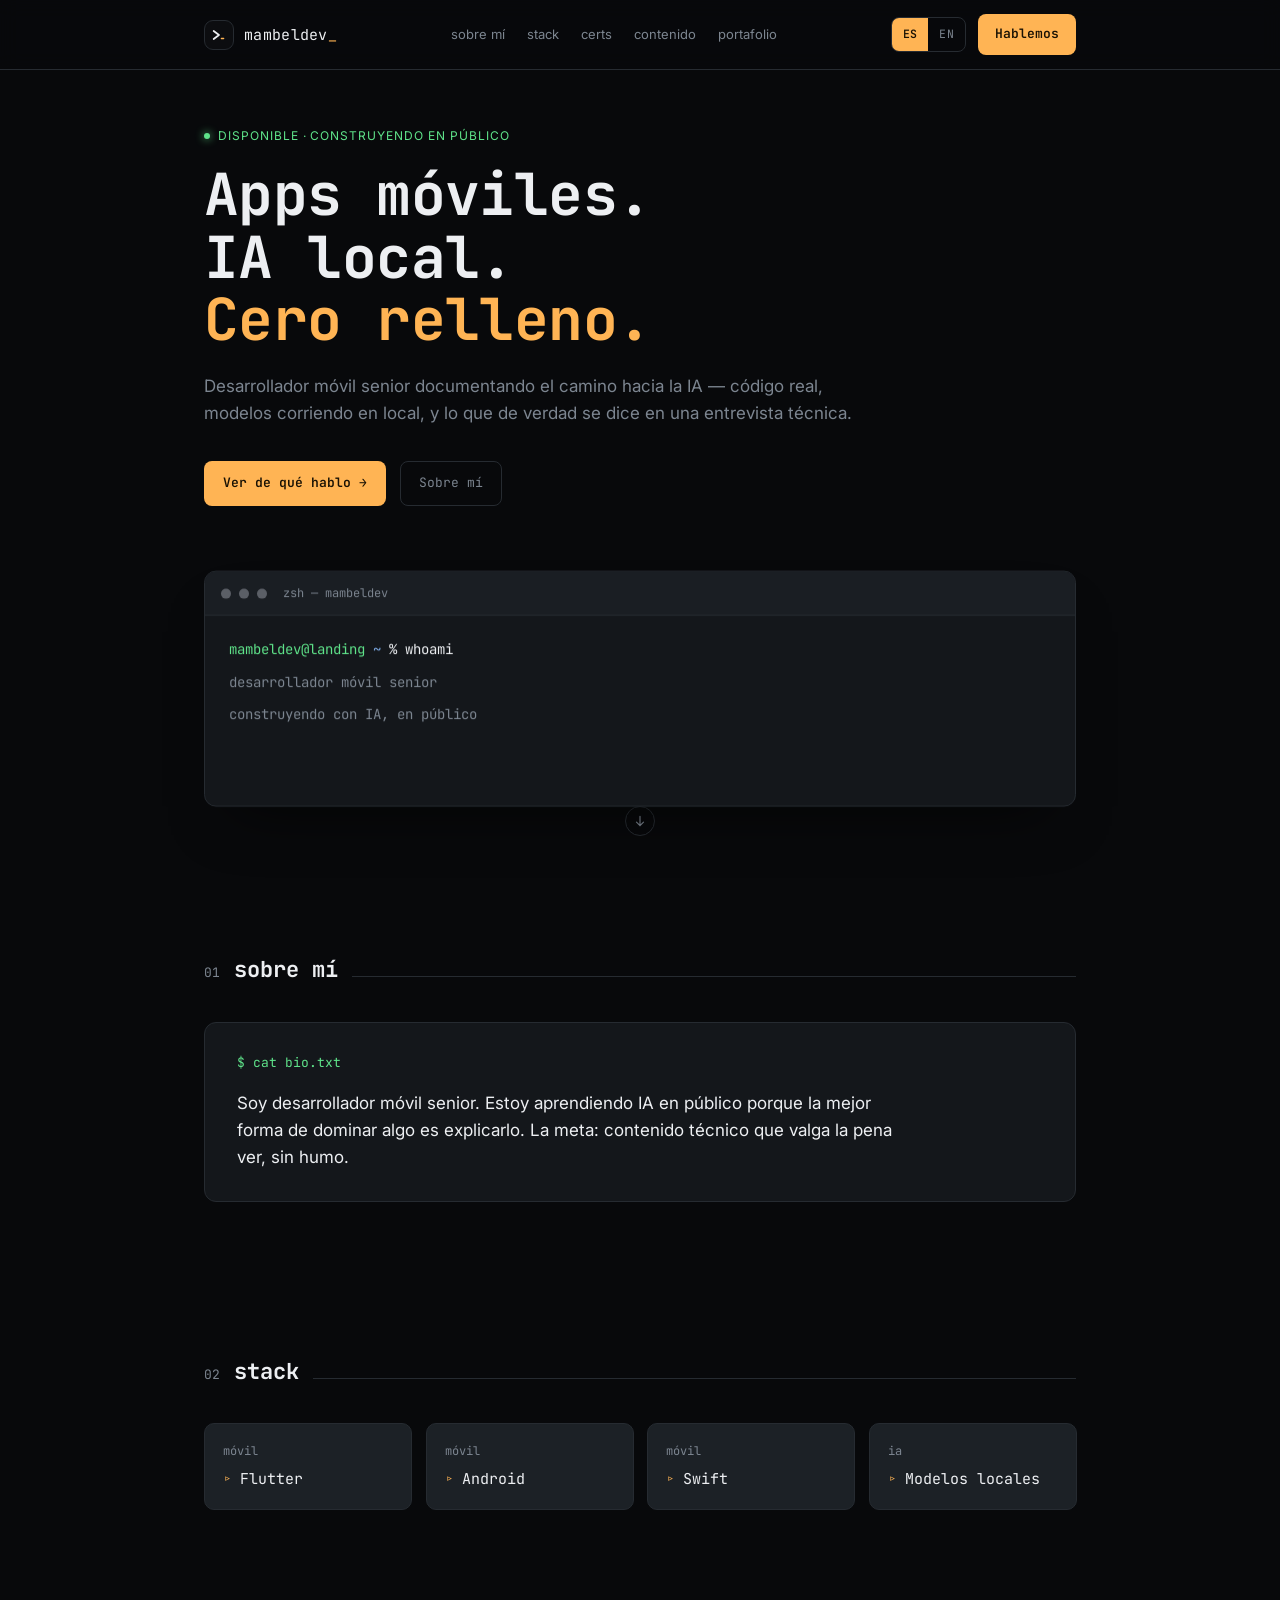
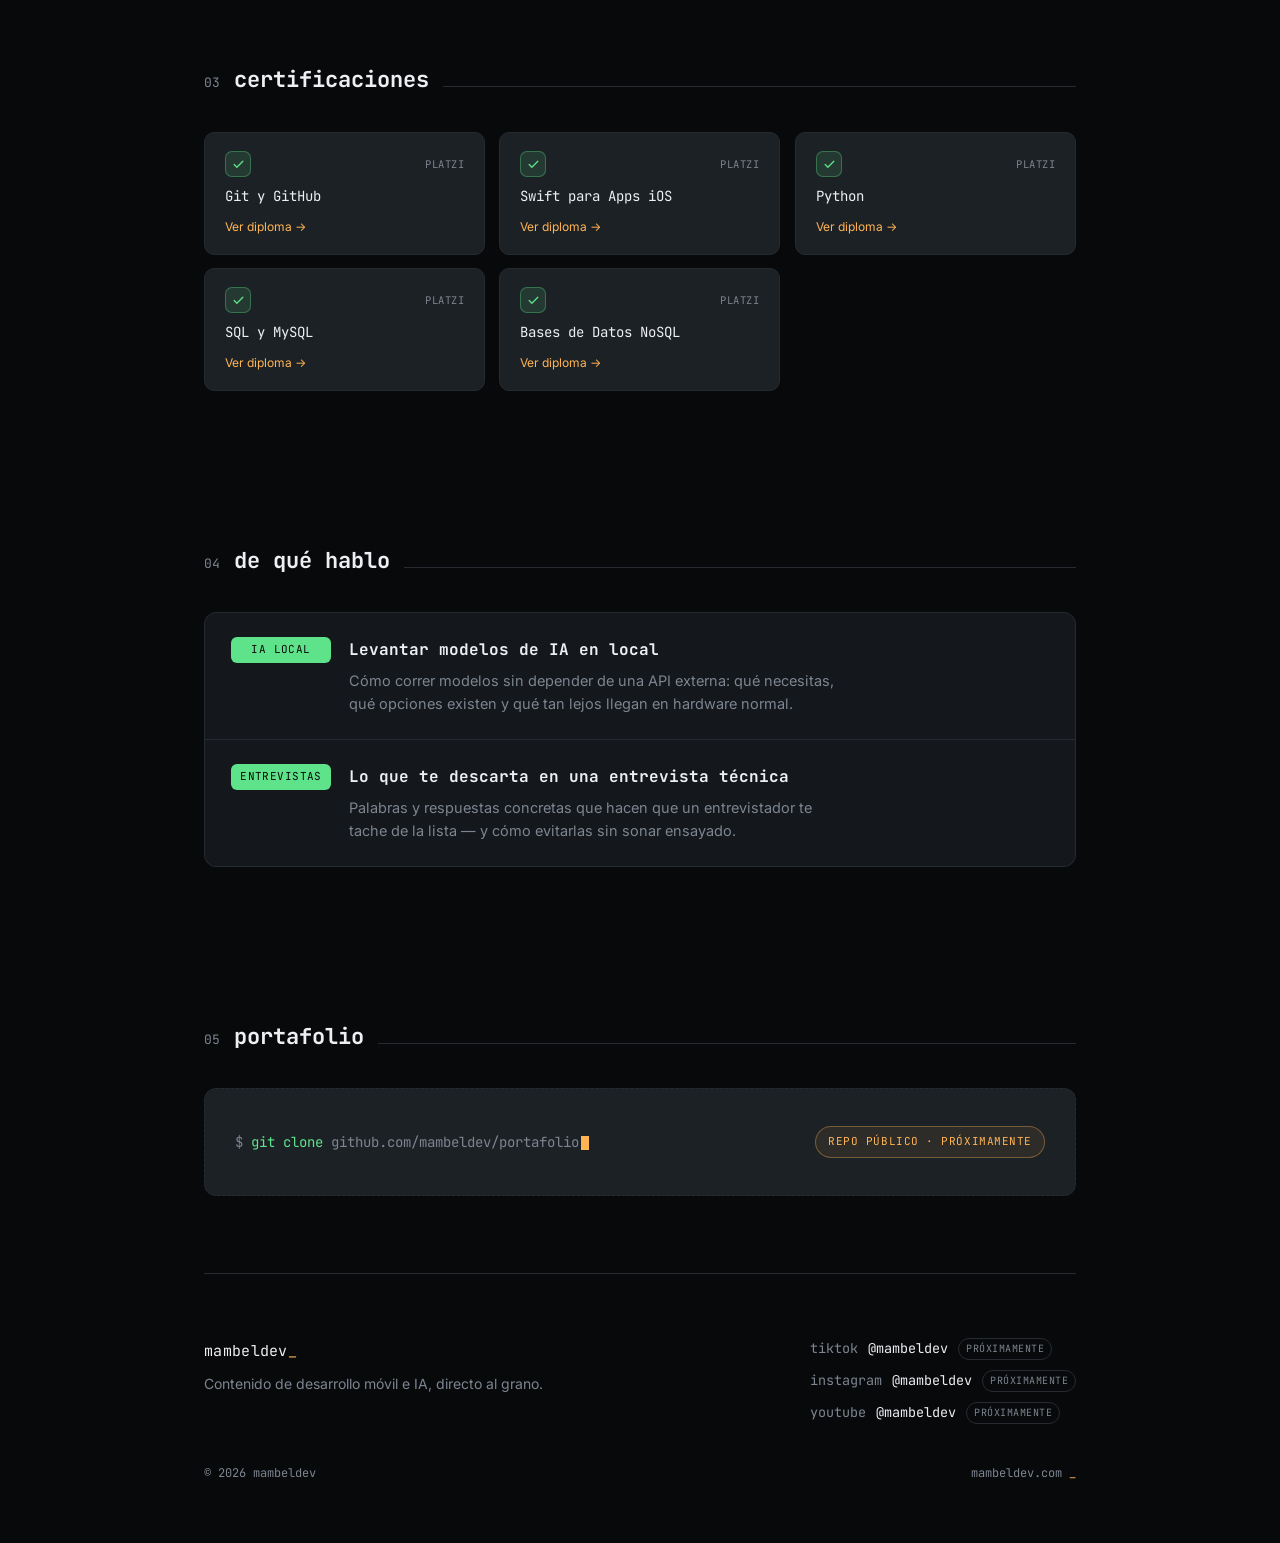
==== commit 9d4f31b7: "[ADD] certifications" ====
--- a/index.html
+++ b/index.html
@@ -474,6 +474,101 @@
     .repo-card{flex-direction:column;align-items:flex-start}
   }
 
+  /* ---------- certifications ---------- */
+  .cert-grid{
+    display:grid;
+    grid-template-columns:repeat(auto-fill,minmax(240px,1fr));
+    gap:14px;
+  }
+  .cert-card{
+    background:var(--code-bg);
+    border:1px solid var(--border);
+    border-radius:10px;
+    padding:18px 20px;
+    text-decoration:none;
+    display:flex;
+    flex-direction:column;
+    gap:10px;
+    transition:border-color .15s ease, transform .15s ease;
+  }
+  .cert-card:hover{border-color:var(--amber);transform:translateY(-2px)}
+  .cert-top{
+    display:flex;
+    align-items:center;
+    justify-content:space-between;
+    gap:10px;
+  }
+  .cert-badge{
+    width:26px;height:26px;
+    border-radius:7px;
+    background:rgba(95,227,138,.12);
+    border:1px solid rgba(95,227,138,.35);
+    display:flex;align-items:center;justify-content:center;
+    flex-shrink:0;
+  }
+  .cert-badge svg{width:13px;height:13px}
+  .cert-issuer{
+    font-family:"JetBrains Mono",monospace;
+    font-size:10.5px;
+    letter-spacing:.05em;
+    text-transform:uppercase;
+    color:var(--text-muted);
+  }
+  .cert-name{
+    font-family:"JetBrains Mono",monospace;
+    font-size:14px;
+    color:var(--text);
+    line-height:1.4;
+  }
+  .cert-link{
+    font-size:12px;
+    color:var(--amber);
+    display:flex;
+    align-items:center;
+    gap:4px;
+  }
+
+  /* ---------- scroll reveal ---------- */
+  .reveal{
+    opacity:0;
+    transform:translateY(26px);
+    transition:opacity .7s cubic-bezier(.16,.8,.24,1), transform .7s cubic-bezier(.16,.8,.24,1);
+    will-change:opacity, transform;
+  }
+  .reveal.in-view{opacity:1;transform:translateY(0)}
+  @media (prefers-reduced-motion:reduce){
+    .reveal{opacity:1;transform:none;transition:none}
+  }
+
+  /* ---------- scroll cue ---------- */
+  .scroll-cue{
+    display:flex;
+    justify-content:center;
+    margin:8px 0 0;
+  }
+  .scroll-cue a{
+    width:30px;height:30px;
+    border:1px solid var(--border);
+    border-radius:50%;
+    display:flex;align-items:center;justify-content:center;
+    color:var(--text-muted);
+    animation:cue-bounce 2.2s ease-in-out infinite;
+  }
+  .scroll-cue a:hover{color:var(--amber);border-color:var(--amber)}
+  @keyframes cue-bounce{
+    0%,100%{transform:translateY(0)}
+    50%{transform:translateY(6px)}
+  }
+  @media (prefers-reduced-motion:reduce){
+    .scroll-cue a{animation:none}
+  }
+
+  /* ---------- parallax layers ---------- */
+  [data-parallax]{will-change:transform}
+  @media (prefers-reduced-motion:reduce){
+    [data-parallax]{transform:none !important}
+  }
+
   /* ---------- contact modal ---------- */
   .modal-overlay{
     position:fixed;
@@ -573,7 +668,7 @@
 </head>
 <body>
 
-<div class="bg-grid"></div>
+<div class="bg-grid" data-parallax="14"></div>
 
 <header class="site-header">
   <div class="header-inner">
@@ -586,6 +681,7 @@
     <nav class="site-nav">
       <a href="#sobre-mi" data-i18n="nav.about">sobre mí</a>
       <a href="#stack" data-i18n="nav.stack">stack</a>
+      <a href="#certificaciones" data-i18n="nav.certs">certs</a>
       <a href="#contenido" data-i18n="nav.content">contenido</a>
       <a href="#portafolio" data-i18n="nav.portfolio">portafolio</a>
     </nav>
@@ -614,68 +710,124 @@
       <a class="btn btn-ghost" href="#sobre-mi" data-i18n="heroBtnGhost">Sobre mí</a>
     </div>
 
-    <div class="terminal">
+    <div class="terminal" data-parallax="-30">
       <div class="terminal-bar">
         <span class="dot"></span><span class="dot"></span><span class="dot"></span>
         <span class="terminal-title">zsh — mambeldev</span>
       </div>
       <div class="terminal-body" id="term-body" aria-live="polite"></div>
     </div>
+
+    <div class="scroll-cue">
+      <a href="#sobre-mi" aria-label="Scroll down">
+        <svg width="14" height="14" viewBox="0 0 24 24" fill="none"><path d="M12 4v16m0 0l-6-6m6 6l6-6" stroke="currentColor" stroke-width="2" stroke-linecap="round" stroke-linejoin="round"/></svg>
+      </a>
+    </div>
   </section>
 
   <section id="sobre-mi">
-    <div class="section-head">
+    <div class="section-head reveal">
       <span class="section-num">01</span>
       <h2 data-i18n="section.about">sobre mí</h2>
       <div class="rule"></div>
     </div>
-    <div class="about-card">
+    <div class="about-card reveal">
       <p class="cmd">$ cat bio.txt</p>
       <p data-i18n="aboutBio">Soy desarrollador móvil senior. Estoy aprendiendo IA en público porque la mejor forma de dominar algo es explicarlo. La meta: contenido técnico que valga la pena ver, sin humo.</p>
     </div>
   </section>
 
   <section id="stack">
-    <div class="section-head">
+    <div class="section-head reveal">
       <span class="section-num">02</span>
       <h2 data-i18n="section.stack">stack</h2>
       <div class="rule"></div>
     </div>
-    <div class="stack-grid">
-      <div class="stack-item">
+    <div class="stack-grid" data-stagger>
+      <div class="stack-item reveal">
         <span class="k" data-i18n="stack.mobile">móvil</span>
         <span class="v">Flutter</span>
       </div>
-      <div class="stack-item">
+      <div class="stack-item reveal">
         <span class="k" data-i18n="stack.mobile">móvil</span>
         <span class="v">Android</span>
       </div>
-      <div class="stack-item">
+      <div class="stack-item reveal">
         <span class="k" data-i18n="stack.mobile">móvil</span>
         <span class="v">Swift</span>
       </div>
-      <div class="stack-item">
+      <div class="stack-item reveal">
         <span class="k" data-i18n="stack.ai">ia</span>
         <span class="v" data-i18n="stack.localModels">Modelos locales</span>
       </div>
     </div>
   </section>
 
+  <section id="certificaciones">
+    <div class="section-head reveal">
+      <span class="section-num">03</span>
+      <h2 data-i18n="section.certs">certificaciones</h2>
+      <div class="rule"></div>
+    </div>
+    <div class="cert-grid" data-stagger>
+      <a class="cert-card reveal" href="https://platzi.com/p/mambelangel5/curso/11059-course/diploma/detalle/" target="_blank" rel="noopener">
+        <div class="cert-top">
+          <span class="cert-badge"><svg viewBox="0 0 24 24" fill="none"><path d="M20 6L9 17l-5-5" stroke="#5FE38A" stroke-width="2.4" stroke-linecap="round" stroke-linejoin="round"/></svg></span>
+          <span class="cert-issuer">Platzi</span>
+        </div>
+        <span class="cert-name">Git y GitHub</span>
+        <span class="cert-link" data-i18n="cert.view">Ver diploma →</span>
+      </a>
+      <a class="cert-card reveal" href="https://platzi.com/p/mambelangel5/curso/11257-course/diploma/detalle/" target="_blank" rel="noopener">
+        <div class="cert-top">
+          <span class="cert-badge"><svg viewBox="0 0 24 24" fill="none"><path d="M20 6L9 17l-5-5" stroke="#5FE38A" stroke-width="2.4" stroke-linecap="round" stroke-linejoin="round"/></svg></span>
+          <span class="cert-issuer">Platzi</span>
+        </div>
+        <span class="cert-name">Swift para Apps iOS</span>
+        <span class="cert-link" data-i18n="cert.view">Ver diploma →</span>
+      </a>
+      <a class="cert-card reveal" href="https://platzi.com/p/mambelangel5/curso/10002-course/diploma/detalle/" target="_blank" rel="noopener">
+        <div class="cert-top">
+          <span class="cert-badge"><svg viewBox="0 0 24 24" fill="none"><path d="M20 6L9 17l-5-5" stroke="#5FE38A" stroke-width="2.4" stroke-linecap="round" stroke-linejoin="round"/></svg></span>
+          <span class="cert-issuer">Platzi</span>
+        </div>
+        <span class="cert-name">Python</span>
+        <span class="cert-link" data-i18n="cert.view">Ver diploma →</span>
+      </a>
+      <a class="cert-card reveal" href="https://platzi.com/p/mambelangel5/curso/11975-course/diploma/detalle/" target="_blank" rel="noopener">
+        <div class="cert-top">
+          <span class="cert-badge"><svg viewBox="0 0 24 24" fill="none"><path d="M20 6L9 17l-5-5" stroke="#5FE38A" stroke-width="2.4" stroke-linecap="round" stroke-linejoin="round"/></svg></span>
+          <span class="cert-issuer">Platzi</span>
+        </div>
+        <span class="cert-name">SQL y MySQL</span>
+        <span class="cert-link" data-i18n="cert.view">Ver diploma →</span>
+      </a>
+      <a class="cert-card reveal" href="https://platzi.com/p/mambelangel5/curso/10267-course/diploma/detalle/" target="_blank" rel="noopener">
+        <div class="cert-top">
+          <span class="cert-badge"><svg viewBox="0 0 24 24" fill="none"><path d="M20 6L9 17l-5-5" stroke="#5FE38A" stroke-width="2.4" stroke-linecap="round" stroke-linejoin="round"/></svg></span>
+          <span class="cert-issuer">Platzi</span>
+        </div>
+        <span class="cert-name" data-i18n="cert.nosql">Bases de Datos NoSQL</span>
+        <span class="cert-link" data-i18n="cert.view">Ver diploma →</span>
+      </a>
+    </div>
+  </section>
+
   <section id="contenido">
-    <div class="section-head">
-      <span class="section-num">03</span>
+    <div class="section-head reveal">
+      <span class="section-num">04</span>
       <h2 data-i18n="section.content">de qué hablo</h2>
       <div class="rule"></div>
     </div>
-    <div class="pillars">
-      <div class="pillar">
+    <div class="pillars" data-stagger>
+      <div class="pillar reveal">
         <span class="tag" data-i18n="pillar1.tag">IA local</span>
         <div>
           <h3 data-i18n="pillar1.title">Levantar modelos de IA en local</h3>
           <p data-i18n="pillar1.desc">Cómo correr modelos sin depender de una API externa: qué necesitas, qué opciones existen y qué tan lejos llegan en hardware normal.</p>
         </div>
       </div>
-      <div class="pillar">
+      <div class="pillar reveal">
         <span class="tag" data-i18n="pillar2.tag">Entrevistas</span>
         <div>
           <h3 data-i18n="pillar2.title">Lo que te descarta en una entrevista técnica</h3>
@@ -686,12 +838,12 @@
   </section>
 
   <section id="portafolio">
-    <div class="section-head">
-      <span class="section-num">04</span>
+    <div class="section-head reveal">
+      <span class="section-num">05</span>
       <h2 data-i18n="section.portfolio">portafolio</h2>
       <div class="rule"></div>
     </div>
-    <div class="repo-card">
+    <div class="repo-card reveal">
       <p class="cmd mono">$ <span class="g">git clone</span> github.com/mambeldev/portafolio<span class="cursor" style="height:14px"></span></p>
       <span class="status-chip" data-i18n="repoStatus">repo público · próximamente</span>
     </div>
@@ -748,13 +900,14 @@
 
   var translations = {
     es: {
-      nav:{about:"sobre mí",stack:"stack",content:"contenido",portfolio:"portafolio",talk:"Hablemos"},
+      nav:{about:"sobre mí",stack:"stack",certs:"certs",content:"contenido",portfolio:"portafolio",talk:"Hablemos"},
       eyebrow:"disponible · construyendo en público",
       h1:{line1:"Apps móviles.",line2:"IA local.",line3:"Cero relleno."},
       heroSub:"Desarrollador móvil senior documentando el camino hacia la IA — código real, modelos corriendo en local, y lo que de verdad se dice en una entrevista técnica.",
       heroBtnPrimary:"Ver de qué hablo →",
       heroBtnGhost:"Sobre mí",
-      section:{about:"sobre mí",stack:"stack",content:"de qué hablo",portfolio:"portafolio"},
+      section:{about:"sobre mí",stack:"stack",certs:"certificaciones",content:"de qué hablo",portfolio:"portafolio"},
+      cert:{view:"Ver diploma →", nosql:"Bases de Datos NoSQL"},
       aboutBio:"Soy desarrollador móvil senior. Estoy aprendiendo IA en público porque la mejor forma de dominar algo es explicarlo. La meta: contenido técnico que valga la pena ver, sin humo.",
       stack:{mobile:"móvil",ai:"ia",localModels:"Modelos locales"},
       pillar1:{tag:"IA local",title:"Levantar modelos de IA en local",desc:"Cómo correr modelos sin depender de una API externa: qué necesitas, qué opciones existen y qué tan lejos llegan en hardware normal."},
@@ -782,13 +935,14 @@
       ]
     },
     en: {
-      nav:{about:"about",stack:"stack",content:"content",portfolio:"portfolio",talk:"Let's talk"},
+      nav:{about:"about",stack:"stack",certs:"certs",content:"content",portfolio:"portfolio",talk:"Let's talk"},
       eyebrow:"available · building in public",
       h1:{line1:"Mobile apps.",line2:"Local AI.",line3:"Zero fluff."},
       heroSub:"Senior mobile developer documenting the path into AI — real code, models running locally, and what actually gets said in a technical interview.",
       heroBtnPrimary:"See what I talk about →",
       heroBtnGhost:"About me",
-      section:{about:"about me",stack:"stack",content:"what I talk about",portfolio:"portfolio"},
+      section:{about:"about me",stack:"stack",certs:"certifications",content:"what I talk about",portfolio:"portfolio"},
+      cert:{view:"View diploma →", nosql:"NoSQL Databases"},
       aboutBio:"I'm a senior mobile developer. I'm learning AI in public because the best way to master something is to explain it. The goal: technical content worth watching, no fluff.",
       stack:{mobile:"mobile",ai:"ai",localModels:"Local models"},
       pillar1:{tag:"Local AI",title:"Running local AI models",desc:"How to run models without depending on an external API: what you need, what options exist, and how far they go on regular hardware."},
@@ -897,6 +1051,61 @@
 
   setLang("es");
 
+  /* ---------- scroll reveal ---------- */
+  var reduceMotion = window.matchMedia && window.matchMedia("(prefers-reduced-motion: reduce)").matches;
+
+  document.querySelectorAll("[data-stagger]").forEach(function(group){
+    Array.prototype.forEach.call(group.children, function(child, i){
+      if(child.classList.contains("reveal")){
+        child.style.transitionDelay = (i * 70) + "ms";
+      }
+    });
+  });
+
+  if(reduceMotion || !("IntersectionObserver" in window)){
+    document.querySelectorAll(".reveal").forEach(function(el){ el.classList.add("in-view"); });
+  } else {
+    var io = new IntersectionObserver(function(entries){
+      entries.forEach(function(entry){
+        if(entry.isIntersecting){
+          entry.target.classList.add("in-view");
+          io.unobserve(entry.target);
+        }
+      });
+    }, { threshold: 0.15, rootMargin: "0px 0px -8% 0px" });
+    document.querySelectorAll(".reveal").forEach(function(el){ io.observe(el); });
+  }
+
+  /* ---------- parallax ---------- */
+  if(!reduceMotion){
+    var parallaxEls = Array.prototype.slice.call(document.querySelectorAll("[data-parallax]"));
+    var ticking = false;
+
+    function updateParallax(){
+      var vh = window.innerHeight;
+      parallaxEls.forEach(function(el){
+        var speed = parseFloat(el.getAttribute("data-parallax")) || 0;
+        var rect = el.getBoundingClientRect();
+        var center = rect.top + rect.height / 2;
+        var progress = (vh / 2 - center) / vh; // ~ -1 .. 1 near viewport
+        var clamped = Math.max(-1, Math.min(1, progress));
+        el.style.transform = "translate3d(0," + (clamped * speed).toFixed(1) + "px,0)";
+      });
+      ticking = false;
+    }
+
+    function onScrollOrResize(){
+      if(!ticking){
+        window.requestAnimationFrame(updateParallax);
+        ticking = true;
+      }
+    }
+
+    window.addEventListener("scroll", onScrollOrResize, { passive: true });
+    window.addEventListener("resize", onScrollOrResize);
+    updateParallax();
+  }
+
   /* ---------- contact modal ---------- */
   var overlay = document.getElementById("contactOverlay");
   var openBtn = document.getElementById("openContact");
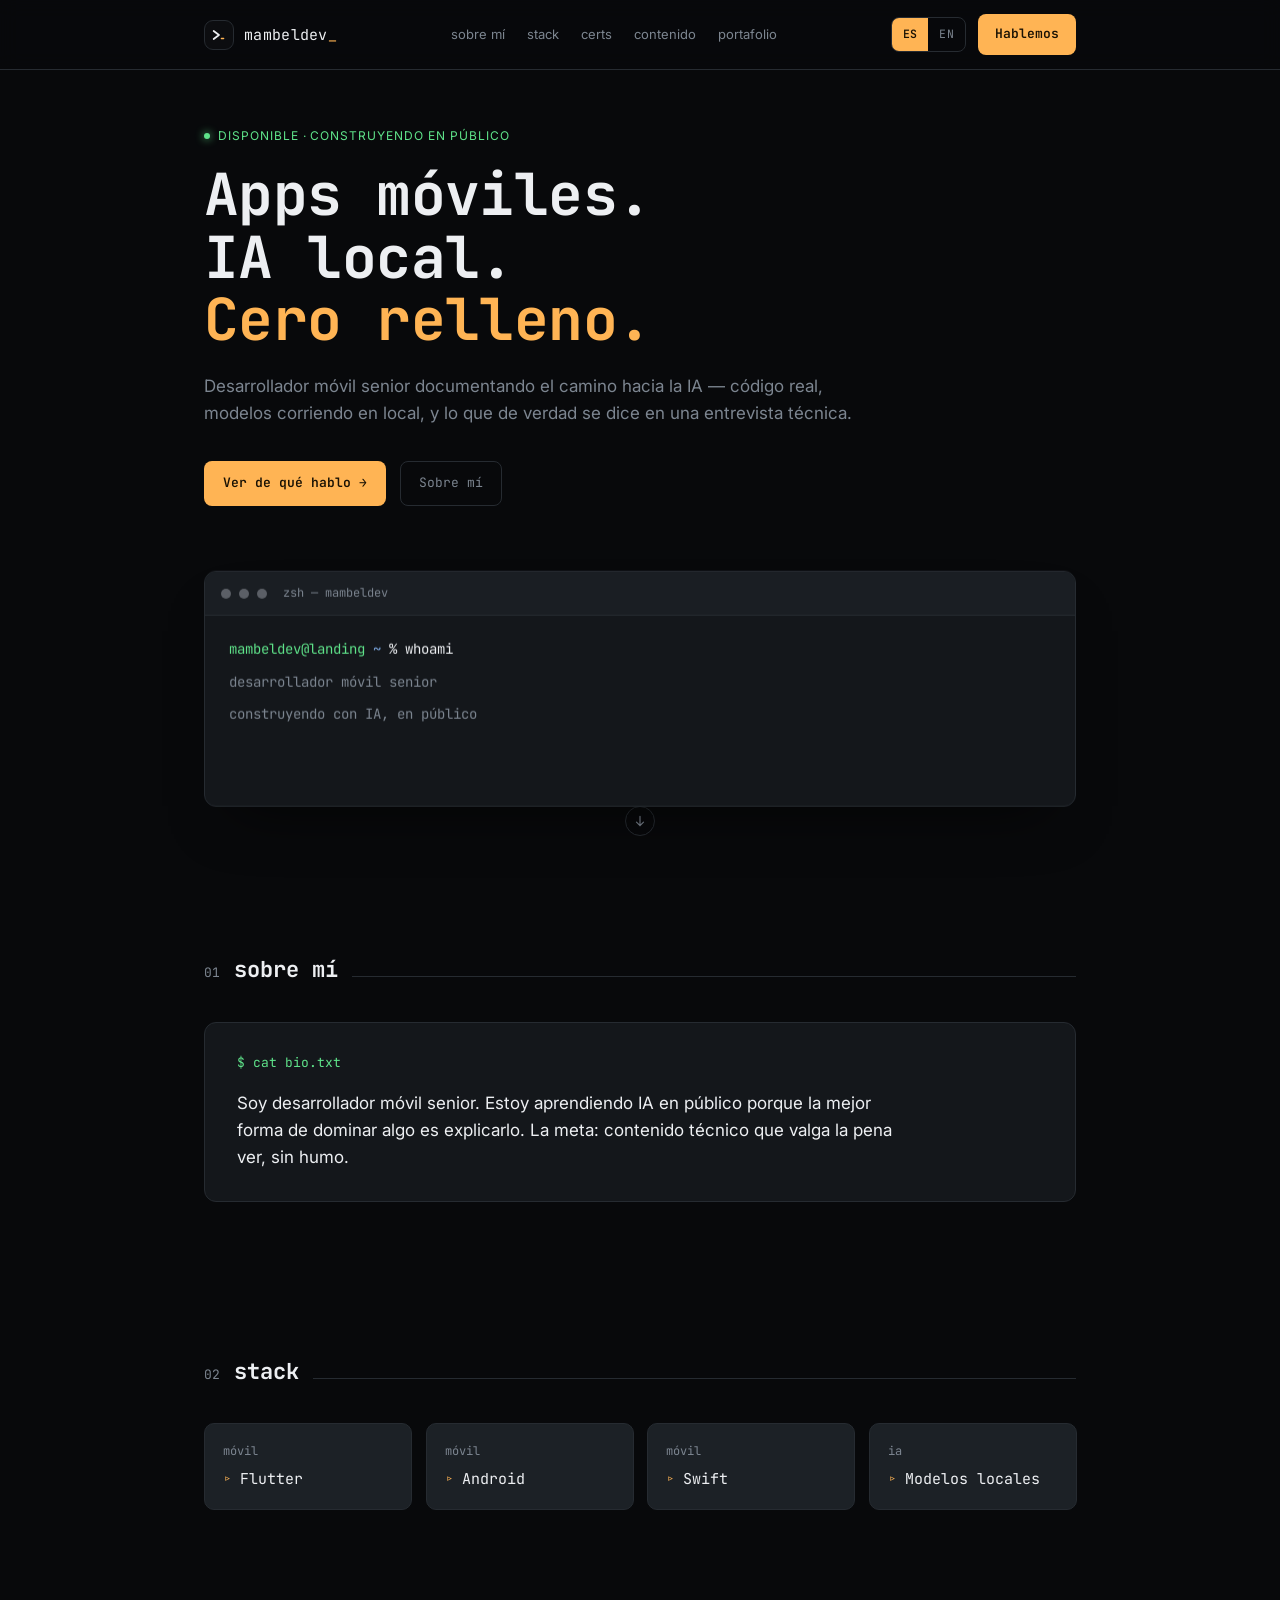
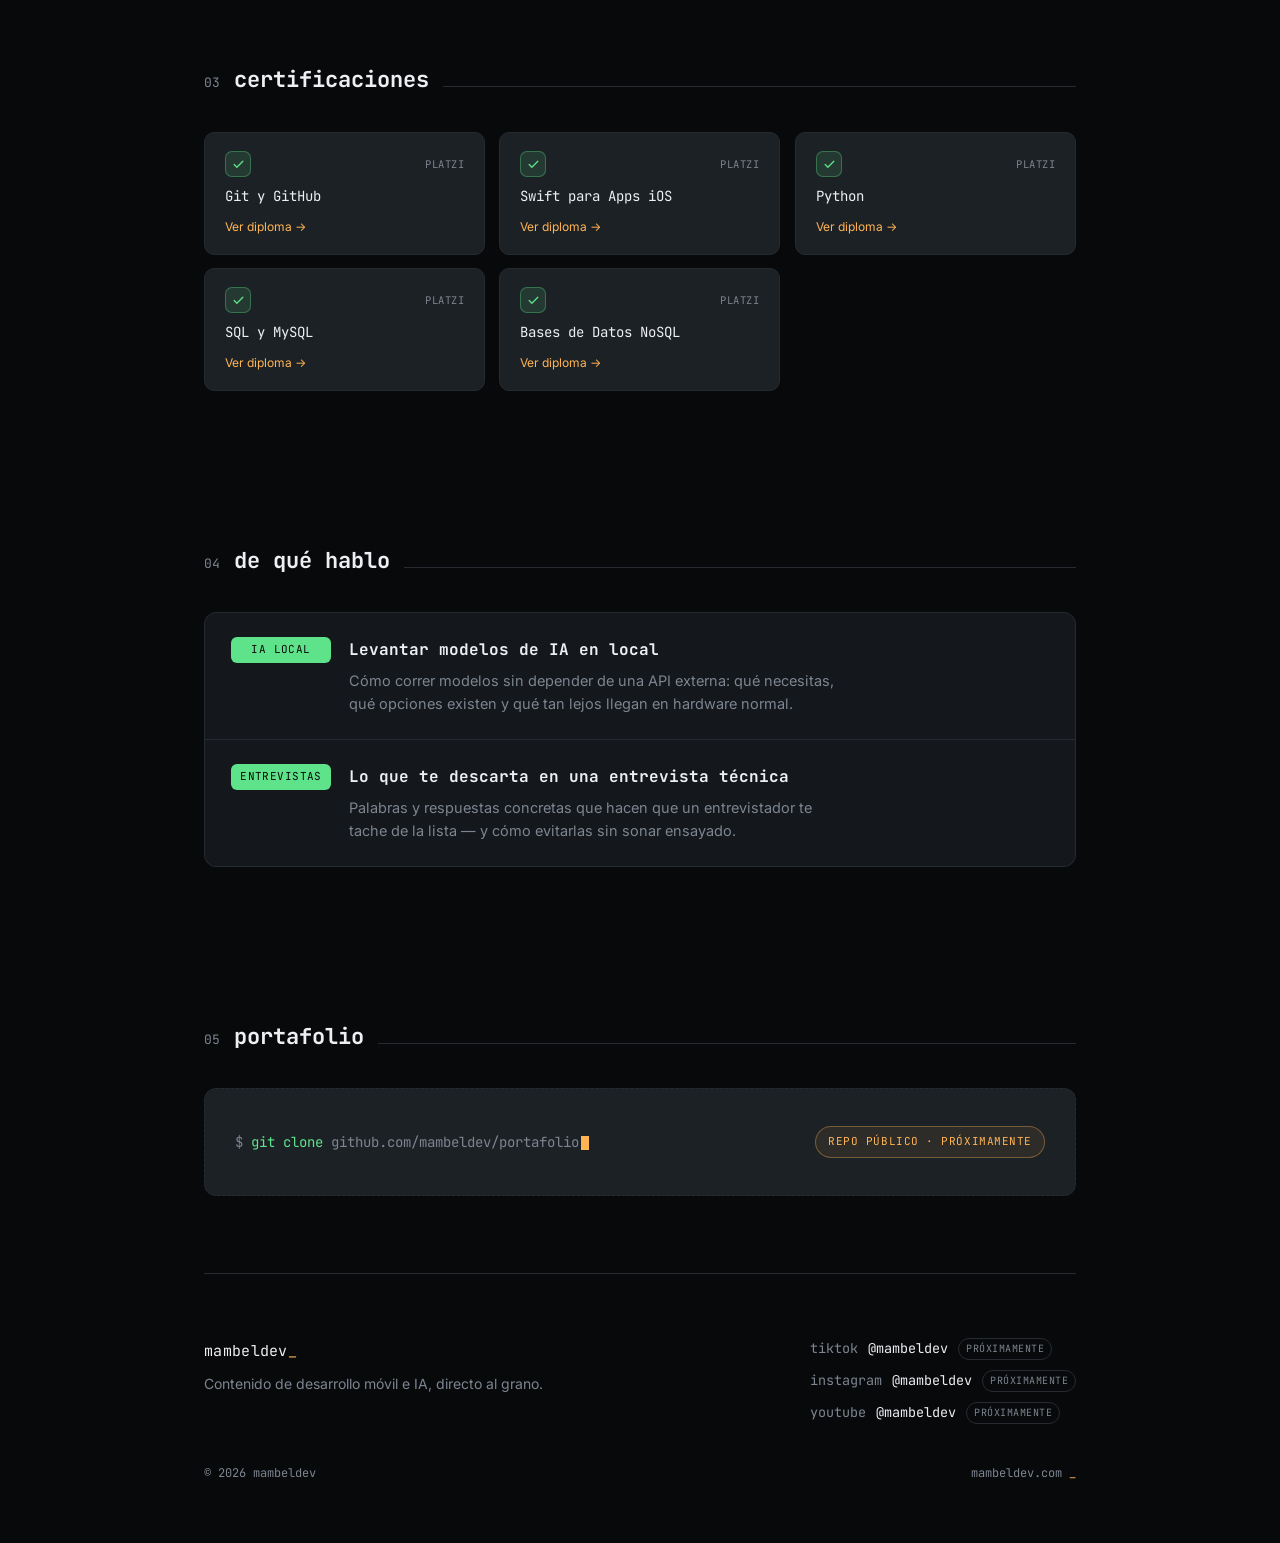
==== commit 6bfc4d19: "Update meta description in index.html" ====
--- a/index.html
+++ b/index.html
@@ -4,7 +4,7 @@
 <meta charset="UTF-8">
 <meta name="viewport" content="width=device-width, initial-scale=1.0">
 <title>mambeldev — dev móvil e IA</title>
-<meta name="description" content="mambeldev: desarrollo móvil (Flutter, Android, Swift) e IA local. Contenido técnico sin relleno.">
+<meta name="description" content="mambeldev: desarrollo móvil (Flutter, Android, Swift) e IA local. Hagamos todo con IA.">
 <style>
   :root{
     --bg:#08090B;
